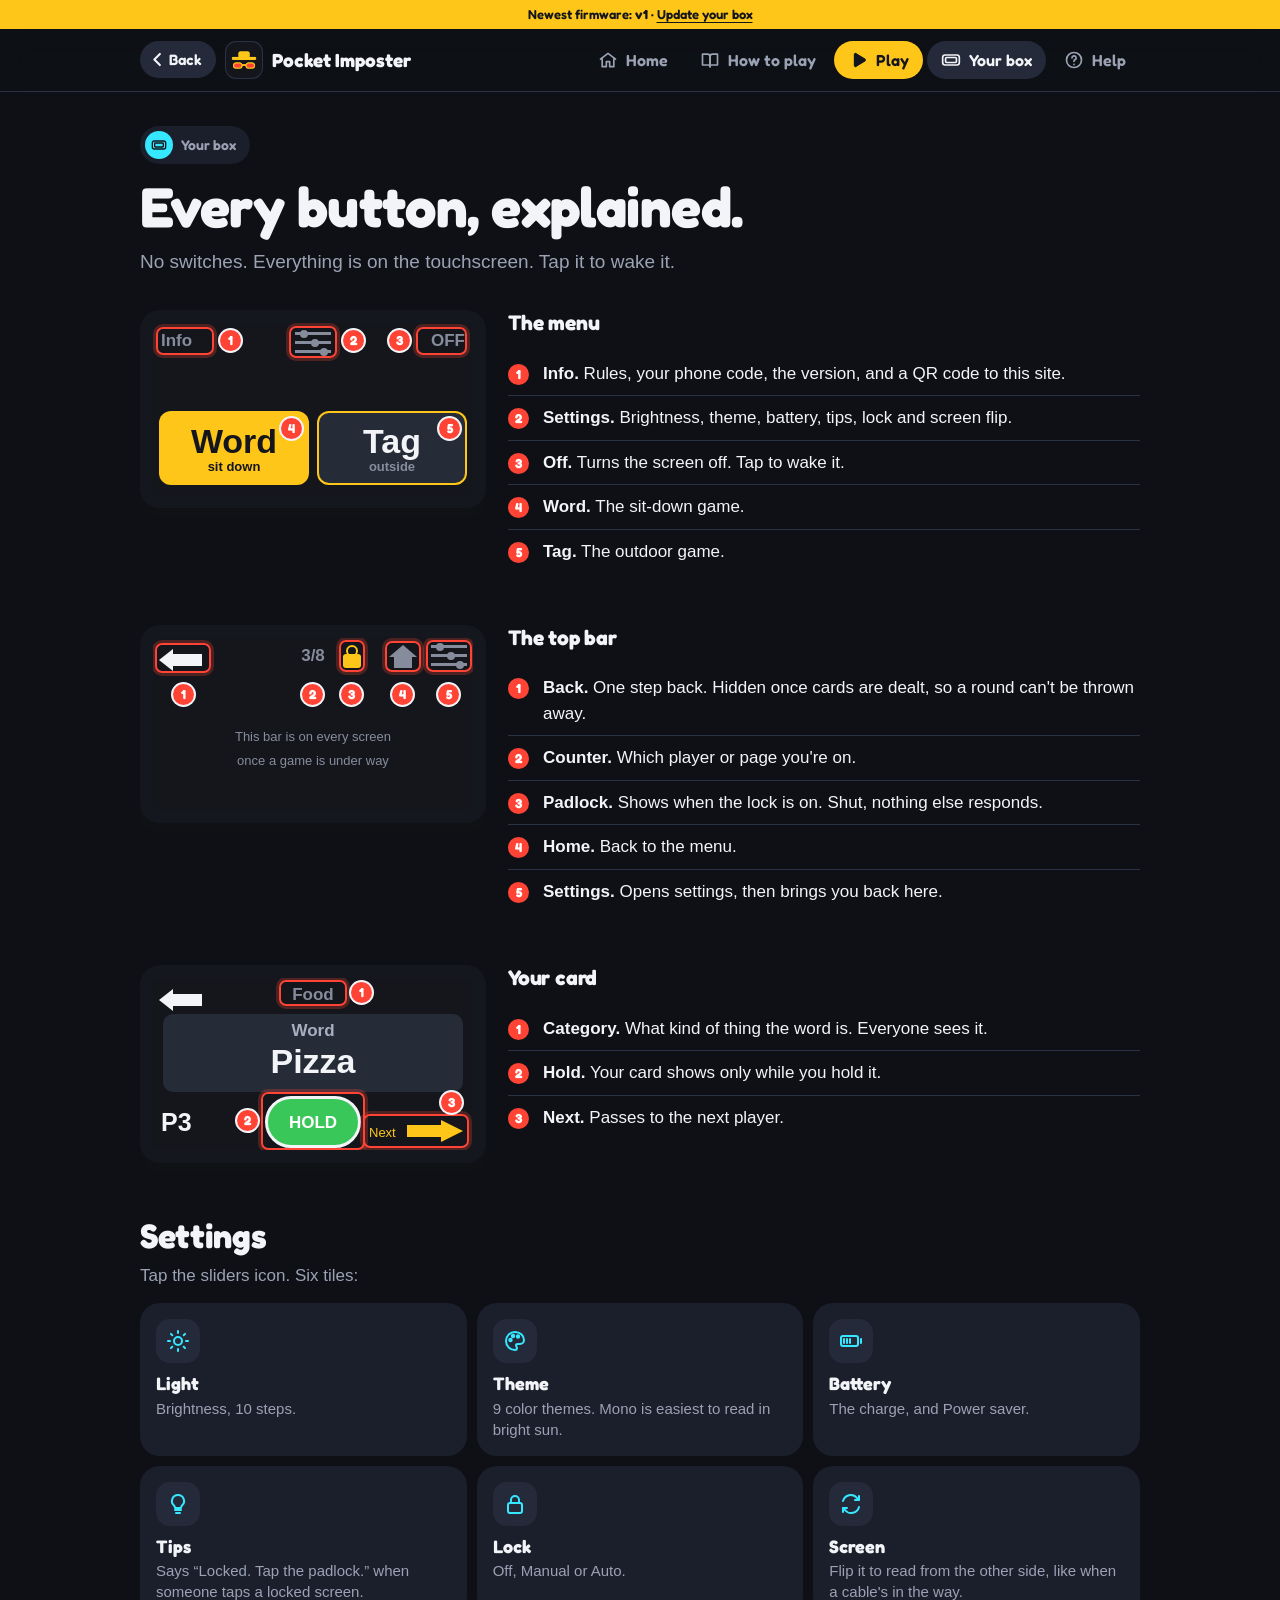
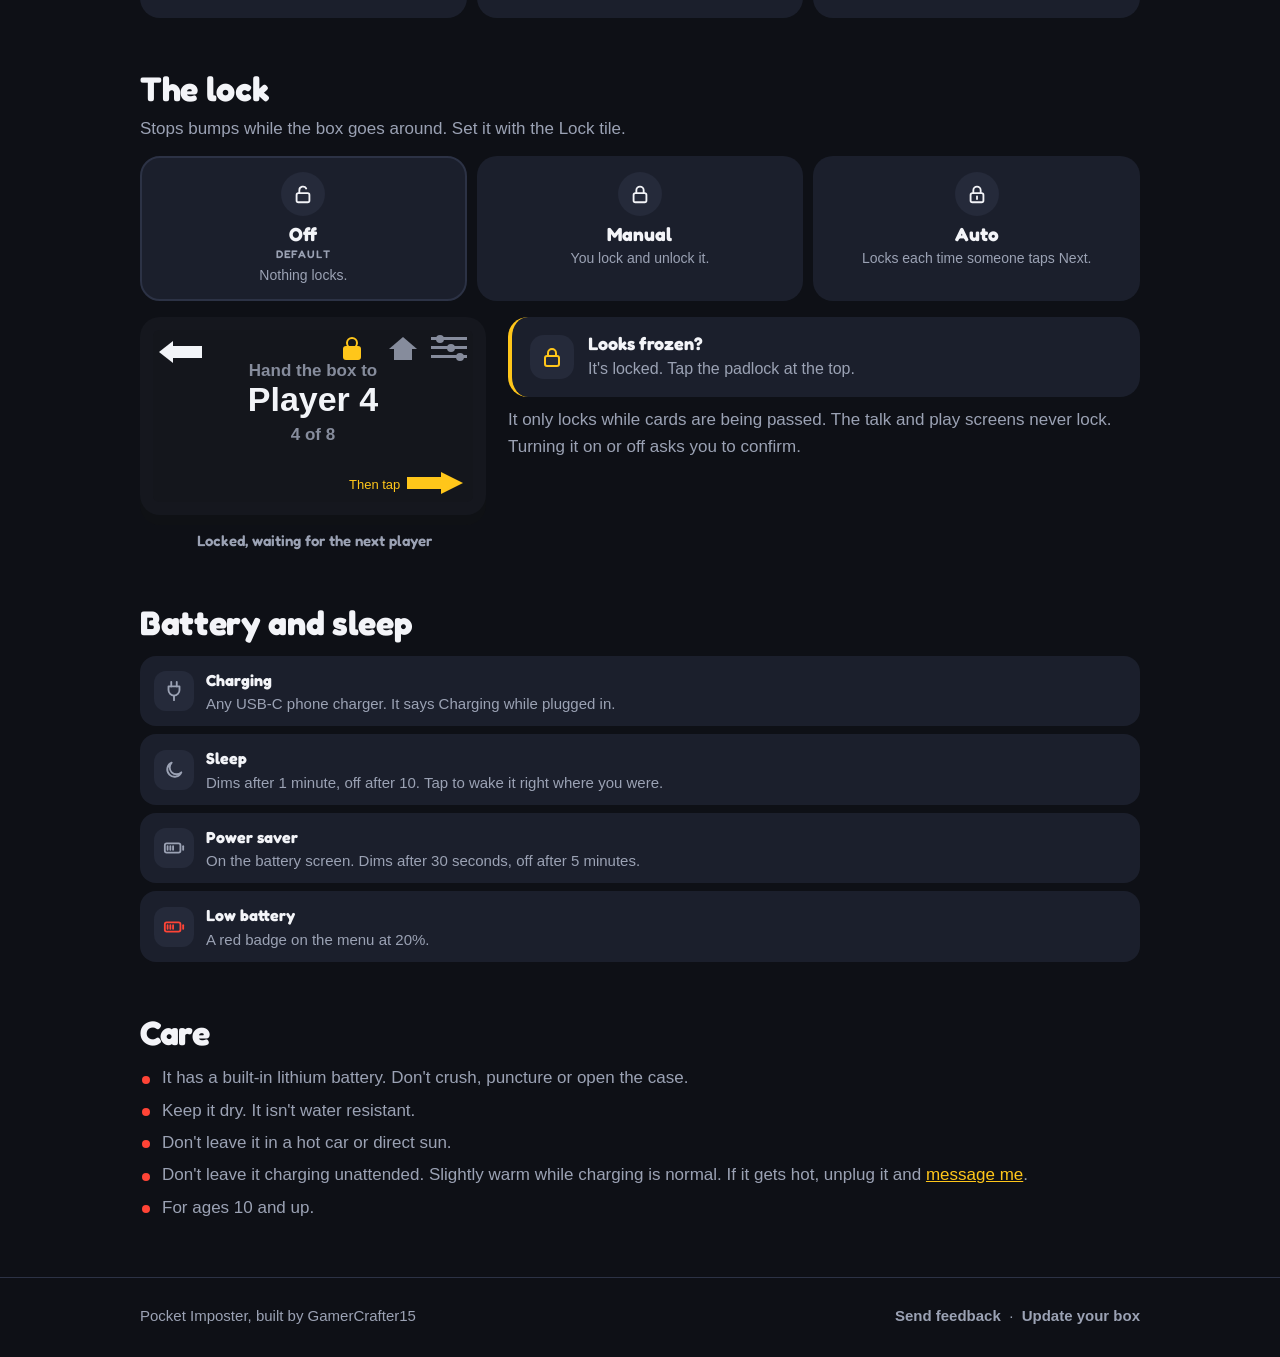
==== box/index.html @ 8941eaaa "Remake: dark game look, tab bar, 5 pages instead of 11 Home, How to play (Word/Tag switch), Play, Yo" ====
<!doctype html>
<html lang="en">
<head>
<!-- shell:head (generated by tools/site_shell.py - edit there, not here) -->
<meta charset="utf-8">
<meta name="viewport" content="width=device-width,initial-scale=1,viewport-fit=cover">
<meta name="robots" content="noindex,nofollow">
<meta name="theme-color" content="#0E1016">
<link rel="preconnect" href="https://fonts.googleapis.com">
<link rel="preconnect" href="https://fonts.gstatic.com" crossorigin>
<link href="https://fonts.googleapis.com/css2?family=Fredoka:wght@500;600;700&display=swap" rel="stylesheet">
<link rel="stylesheet" href="../site.css">
<link rel="icon" type="image/png" href="../logo.png">
<link rel="apple-touch-icon" href="../apple-touch-icon.png">
<!-- /shell:head -->
<title>Your box · Pocket Imposter</title>
<meta name="description" content="Every button, setting and screen on Pocket Imposter.">
</head>
<body>
<!-- shell:top (generated by tools/site_shell.py - edit there, not here) -->
<div class="vbar" id="vbar"><a href="../update/">Update your box</a></div>
<header class="bar"><div class="wrap">
  <a class="backbtn" href="../" data-back><svg viewBox="0 0 24 24" aria-hidden="true" fill="none" stroke="currentColor" stroke-width="2.6" stroke-linecap="round" stroke-linejoin="round"><path d="M15 5l-7 7 7 7"/></svg><span>Back</span></a>
  <a class="brand" href="../"><span class="mark"></span><span>Pocket Imposter</span></a>
  <nav class="toptabs" aria-label="Pages"><a href="../"><svg viewBox="0 0 24 24" aria-hidden="true" fill="none" stroke="currentColor" stroke-width="2" stroke-linecap="round" stroke-linejoin="round"><path d="M3 11l9-7 9 7"/><path d="M5 10v10h5v-6h4v6h5V10"/></svg>Home</a><a href="../how-to-play/"><svg viewBox="0 0 24 24" aria-hidden="true" fill="none" stroke="currentColor" stroke-width="2" stroke-linecap="round" stroke-linejoin="round"><path d="M3 5h6a3 3 0 0 1 3 3v12a2 2 0 0 0-2-2H3z"/><path d="M21 5h-6a3 3 0 0 0-3 3v12a2 2 0 0 1 2-2h7z"/></svg>How to play</a><a href="../play/" class="play"><svg viewBox="0 0 24 24" aria-hidden="true" fill="none" stroke="currentColor" stroke-width="2" stroke-linecap="round" stroke-linejoin="round"><path d="M8 5.5v13a1 1 0 0 0 1.5.9l10.4-6.5a1 1 0 0 0 0-1.8L9.5 4.6A1 1 0 0 0 8 5.5z" fill="currentColor"/></svg>Play</a><a href="../box/" aria-current="page"><svg viewBox="0 0 24 24" aria-hidden="true" fill="none" stroke="currentColor" stroke-width="2" stroke-linecap="round" stroke-linejoin="round"><rect x="2" y="6" width="20" height="12" rx="3"/><rect x="5.5" y="9" width="13" height="6" rx="1.2"/></svg>Your box</a><a href="../help/"><svg viewBox="0 0 24 24" aria-hidden="true" fill="none" stroke="currentColor" stroke-width="2" stroke-linecap="round" stroke-linejoin="round"><circle cx="12" cy="12" r="9"/><path d="M9.5 9.5a2.5 2.5 0 1 1 3.4 2.3c-.6.3-.9.8-.9 1.4v.6"/><path d="M12 17.2v.1"/></svg>Help</a></nav>
</div></header>
<!-- /shell:top -->

<main>
<div class="wrap">
<div class="phead narrow">
  <span class="chip cyan"><i><svg viewBox="0 0 24 24" aria-hidden="true" fill="none" stroke="currentColor" stroke-width="2" stroke-linecap="round" stroke-linejoin="round"><rect x="2" y="6" width="20" height="12" rx="3"/><rect x="5.5" y="9" width="13" height="6" rx="1.2"/></svg></i>Your box</span>
  <h1>Every button, explained.</h1>
  <p class="lede">No switches. Everything is on the touchscreen. Tap it to wake it.</p>
</div>

<section><div class="two">
  <div class="shot">
        <div class="frame"><div class="bezel"><div class="screen">
          <div class="s12 dim" style="left:8px;top:9px">Info</div>
          <div style="left:142px;top:8px;width:36px;height:23px">
            <div style="left:0;top:1px;width:36px;height:3px;background:#868C9C"></div>
            <div style="left:5px;top:-1px;width:8px;height:8px;border-radius:50%;background:#868C9C"></div>
            <div style="left:0;top:10px;width:36px;height:3px;background:#868C9C"></div>
            <div style="left:16px;top:8px;width:8px;height:8px;border-radius:50%;background:#868C9C"></div>
            <div style="left:0;top:19px;width:36px;height:3px;background:#868C9C"></div>
            <div style="left:25px;top:17px;width:8px;height:8px;border-radius:50%;background:#868C9C"></div>
          </div>
          <div class="s12 dim" style="right:8px;top:9px">OFF</div>
          <div class="btn" style="left:6px;top:88px;width:150px;height:74px;background:#FFC61A;
            flex-direction:column;gap:2px">
            <span class="s24" style="color:#14161C;position:static">Word</span>
            <span style="color:#14161C;position:static;font-size:13px;font-weight:600">sit down</span></div>
          <div class="btn" style="left:164px;top:88px;width:150px;height:74px;background:#262B38;
            border:2px solid #FFC61A;flex-direction:column;gap:2px">
            <span class="s24" style="position:static">Tag</span>
            <span class="dim" style="position:static;font-size:13px;font-weight:600">outside</span></div>
          <div class="ring" style="left:3px;top:4px;width:58px;height:28px"></div>
          <div class="ring" style="left:136px;top:3px;width:48px;height:32px"></div>
          <div class="ring" style="left:263px;top:4px;width:51px;height:28px"></div>
          <div class="call" style="left:67px;top:7px">1</div>
          <div class="call" style="left:190px;top:7px">2</div>
          <div class="call" style="left:236px;top:7px">3</div>
          <div class="call" style="left:128px;top:95px">4</div>
          <div class="call" style="left:286px;top:95px">5</div>
        </div></div></div>
      </div>
  <div><h3>The menu</h3><ul class="legend"><li><span class="k">1</span><span><b>Info.</b> Rules, your phone code, the version, and a QR code to this site.</span></li><li><span class="k">2</span><span><b>Settings.</b> Brightness, theme, battery, tips, lock and screen flip.</span></li><li><span class="k">3</span><span><b>Off.</b> Turns the screen off. Tap to wake it.</span></li><li><span class="k">4</span><span><b>Word.</b> The sit-down game.</span></li><li><span class="k">5</span><span><b>Tag.</b> The outdoor game.</span></li></ul></div>
</div></section>

<section><div class="two">
  <div class="shot">
        <div class="frame"><div class="bezel"><div class="screen">
          <div class="back"></div>
          <div class="s12 dim ctr" style="top:9px">3/8</div>
          <div class="pad"></div>
          <div class="home"></div>
          <div style="left:278px;top:6px;width:36px;height:23px">
            <div style="left:0;top:1px;width:36px;height:3px;background:#868C9C"></div>
            <div style="left:5px;top:-1px;width:8px;height:8px;border-radius:50%;background:#868C9C"></div>
            <div style="left:0;top:10px;width:36px;height:3px;background:#868C9C"></div>
            <div style="left:16px;top:8px;width:8px;height:8px;border-radius:50%;background:#868C9C"></div>
            <div style="left:0;top:19px;width:36px;height:3px;background:#868C9C"></div>
            <div style="left:25px;top:17px;width:8px;height:8px;border-radius:50%;background:#868C9C"></div>
          </div>
          <div class="ring" style="left:2px;top:5px;width:56px;height:30px"></div>
          <div class="ring" style="left:186px;top:2px;width:26px;height:32px"></div>
          <div class="ring" style="left:232px;top:3px;width:36px;height:31px"></div>
          <div class="ring" style="left:273px;top:2px;width:46px;height:32px"></div>
          <div class="call" style="left:20px;top:46px">1</div>
          <div class="call" style="left:149px;top:46px">2</div>
          <div class="call" style="left:188px;top:46px">3</div>
          <div class="call" style="left:239px;top:46px">4</div>
          <div class="call" style="left:285px;top:46px">5</div>
          <div class="s9 dim ctr" style="top:92px">This bar is on every screen</div>
          <div class="s9 dim ctr" style="top:116px">once a game is under way</div>
        </div></div></div>
      </div>
  <div><h3>The top bar</h3><ul class="legend"><li><span class="k">1</span><span><b>Back.</b> One step back. Hidden once cards are dealt, so a round can't be thrown away.</span></li><li><span class="k">2</span><span><b>Counter.</b> Which player or page you're on.</span></li><li><span class="k">3</span><span><b>Padlock.</b> Shows when the lock is on. Shut, nothing else responds.</span></li><li><span class="k">4</span><span><b>Home.</b> Back to the menu.</span></li><li><span class="k">5</span><span><b>Settings.</b> Opens settings, then brings you back here.</span></li></ul></div>
</div></section>

<section><div class="two">
  <div class="shot">
        <div class="frame"><div class="bezel"><div class="screen">
          <div class="back"></div>
          <div class="s12 dim ctr" style="top:8px">Food</div>
          <div class="box"></div>
          <div class="s12 ctr" style="top:44px;color:#A9AFC0">Word</div>
          <div class="s24 ctr" style="top:66px">Pizza</div>
          <div class="hold on">HOLD</div>
          <div class="s18" style="left:8px;top:132px">P3</div>
          <div class="s9" style="left:216px;top:148px;color:#FFC61A">Next</div>
          <div class="fwd"></div>
          <div class="ring" style="left:126px;top:2px;width:68px;height:26px"></div>
          <div class="ring" style="left:108px;top:114px;width:104px;height:58px"></div>
          <div class="ring" style="left:210px;top:136px;width:106px;height:34px"></div>
          <div class="call" style="left:198px;top:4px">1</div>
          <div class="call" style="left:84px;top:132px">2</div>
          <div class="call" style="left:288px;top:114px">3</div>
        </div></div></div>
      </div>
  <div><h3>Your card</h3><ul class="legend"><li><span class="k">1</span><span><b>Category.</b> What kind of thing the word is. Everyone sees it.</span></li><li><span class="k">2</span><span><b>Hold.</b> Your card shows only while you hold it.</span></li><li><span class="k">3</span><span><b>Next.</b> Passes to the next player.</span></li></ul></div>
</div></section>

<section id="settings">
  <div class="sec-h"><h2>Settings</h2></div>
  <p class="mut" style="margin:-6px 0 14px">Tap the sliders icon. Six tiles:</p>
  <div class="tiles">
    <div><span class="ic"><svg viewBox="0 0 24 24" aria-hidden="true" fill="none" stroke="currentColor" stroke-width="2" stroke-linecap="round" stroke-linejoin="round"><circle cx="12" cy="12" r="4"/><path d="M12 2v2M12 20v2M2 12h2M20 12h2M4.9 4.9l1.4 1.4M17.7 17.7l1.4 1.4M4.9 19.1l1.4-1.4M17.7 6.3l1.4-1.4"/></svg></span><b>Light</b><p>Brightness, 10 steps.</p></div><div><span class="ic"><svg viewBox="0 0 24 24" aria-hidden="true" fill="none" stroke="currentColor" stroke-width="2" stroke-linecap="round" stroke-linejoin="round"><path d="M12 3a9 9 0 1 0 0 18c1.4 0 2-1 2-2s-1-1.6-1-2.6c0-1 .8-1.4 1.8-1.4H17a4 4 0 0 0 4-4c0-4.4-4-8-9-8z"/><circle cx="7.5" cy="11" r="1.2" fill="currentColor"/><circle cx="10" cy="7" r="1.2" fill="currentColor"/><circle cx="15" cy="7.5" r="1.2" fill="currentColor"/></svg></span><b>Theme</b><p>9 color themes. Mono is easiest to read in bright sun.</p></div><div><span class="ic"><svg viewBox="0 0 24 24" aria-hidden="true" fill="none" stroke="currentColor" stroke-width="2" stroke-linecap="round" stroke-linejoin="round"><rect x="2" y="7" width="17" height="10" rx="2"/><path d="M22 10v4"/><path d="M5 10v4M8 10v4M11 10v4"/></svg></span><b>Battery</b><p>The charge, and Power saver.</p></div><div><span class="ic"><svg viewBox="0 0 24 24" aria-hidden="true" fill="none" stroke="currentColor" stroke-width="2" stroke-linecap="round" stroke-linejoin="round"><path d="M9 18h6"/><path d="M10 21h4"/><path d="M12 3a6 6 0 0 0-4 10.5c.7.7 1 1.5 1 2.5h6c0-1 .3-1.8 1-2.5A6 6 0 0 0 12 3z"/></svg></span><b>Tips</b><p>Says &ldquo;Locked. Tap the padlock.&rdquo; when someone taps a locked screen.</p></div><div><span class="ic"><svg viewBox="0 0 24 24" aria-hidden="true" fill="none" stroke="currentColor" stroke-width="2" stroke-linecap="round" stroke-linejoin="round"><rect x="5" y="11" width="14" height="10" rx="2"/><path d="M8 11V8a4 4 0 0 1 8 0v3"/></svg></span><b>Lock</b><p>Off, Manual or Auto.</p></div><div><span class="ic"><svg viewBox="0 0 24 24" aria-hidden="true" fill="none" stroke="currentColor" stroke-width="2" stroke-linecap="round" stroke-linejoin="round"><path d="M4 9a8 8 0 0 1 14-3l2 2"/><path d="M20 4v4h-4"/><path d="M20 15a8 8 0 0 1-14 3l-2-2"/><path d="M4 20v-4h4"/></svg></span><b>Screen</b><p>Flip it to read from the other side, like when a cable's in the way.</p></div>
  </div>
</section>

<section id="lock">
  <div class="sec-h"><h2>The lock</h2></div>
  <p class="mut" style="margin:-6px 0 14px">Stops bumps while the box goes around. Set it with the Lock tile.</p>
  <div class="locks">
    <div class="def"><span class="ic"><svg viewBox="0 0 24 24" aria-hidden="true" fill="none" stroke="currentColor" stroke-width="2" stroke-linecap="round" stroke-linejoin="round"><rect x="5" y="11" width="14" height="10" rx="2"/><path d="M8 11V8a4 4 0 0 1 7.5-2"/></svg></span><b>Off</b><p>Nothing locks.</p></div>
    <div><span class="ic"><svg viewBox="0 0 24 24" aria-hidden="true" fill="none" stroke="currentColor" stroke-width="2" stroke-linecap="round" stroke-linejoin="round"><rect x="5" y="11" width="14" height="10" rx="2"/><path d="M8 11V8a4 4 0 0 1 8 0v3"/></svg></span><b>Manual</b><p>You lock and unlock it.</p></div>
    <div><span class="ic"><svg viewBox="0 0 24 24" aria-hidden="true" fill="none" stroke="currentColor" stroke-width="2" stroke-linecap="round" stroke-linejoin="round"><rect x="5" y="11" width="14" height="10" rx="2"/><path d="M8 11V8a4 4 0 0 1 8 0v3"/><path d="M12 14.5v3"/></svg></span><b>Auto</b><p>Locks each time someone taps Next.</p></div>
  </div>
  <div class="two" style="margin-top:16px">
    <div class="shot">
      <div class="frame"><div class="bezel"><div class="screen">
        <div class="back"></div>
        <div class="pad"></div>
        <div class="home"></div>
        <div style="left:278px;top:6px;width:36px;height:23px">
          <div style="left:0;top:1px;width:36px;height:3px;background:#868C9C"></div>
          <div style="left:5px;top:-1px;width:8px;height:8px;border-radius:50%;background:#868C9C"></div>
          <div style="left:0;top:10px;width:36px;height:3px;background:#868C9C"></div>
          <div style="left:16px;top:8px;width:8px;height:8px;border-radius:50%;background:#868C9C"></div>
          <div style="left:0;top:19px;width:36px;height:3px;background:#868C9C"></div>
          <div style="left:25px;top:17px;width:8px;height:8px;border-radius:50%;background:#868C9C"></div>
        </div>
        <div class="s12 dim ctr" style="top:32px">Hand the box to</div>
        <div class="s24 ctr" style="top:52px">Player 4</div>
        <div class="s12 dim ctr" style="top:96px">4 of 8</div>
        <div class="s9" style="left:196px;top:148px;color:#FFC61A">Then tap</div>
        <div class="fwd"></div>
      </div></div></div>
      <p class="cap">Locked, waiting for the next player</p>
</div>
    <div style="display:grid;gap:10px">
      <div class="callout"><span class="ic"><svg viewBox="0 0 24 24" aria-hidden="true" fill="none" stroke="currentColor" stroke-width="2" stroke-linecap="round" stroke-linejoin="round"><rect x="5" y="11" width="14" height="10" rx="2"/><path d="M8 11V8a4 4 0 0 1 8 0v3"/></svg></span><div><b>Looks frozen?</b><p>It's locked. Tap the padlock at the top.</p></div></div>
      <p class="mut">It only locks while cards are being passed. The talk and play screens never lock. Turning it on or off asks you to confirm.</p>
    </div>
  </div>
</section>

<section>
  <div class="sec-h"><h2>Battery and sleep</h2></div>
  <ul class="facts">
    <li><span class="ic"><svg viewBox="0 0 24 24" aria-hidden="true" fill="none" stroke="currentColor" stroke-width="2" stroke-linecap="round" stroke-linejoin="round"><path d="M9 2v5M15 2v5"/><path d="M6 7h12v4a6 6 0 0 1-12 0z"/><path d="M12 17v5"/></svg></span><div><b>Charging</b><span>Any USB-C phone charger. It says Charging while plugged in.</span></div></li>
    <li><span class="ic"><svg viewBox="0 0 24 24" aria-hidden="true" fill="none" stroke="currentColor" stroke-width="2" stroke-linecap="round" stroke-linejoin="round"><path d="M20 14.5A8 8 0 1 1 9.5 4a6.5 6.5 0 0 0 10.5 10.5z"/></svg></span><div><b>Sleep</b><span>Dims after 1 minute, off after 10. Tap to wake it right where you were.</span></div></li>
    <li><span class="ic"><svg viewBox="0 0 24 24" aria-hidden="true" fill="none" stroke="currentColor" stroke-width="2" stroke-linecap="round" stroke-linejoin="round"><rect x="2" y="7" width="17" height="10" rx="2"/><path d="M22 10v4"/><path d="M5 10v4M8 10v4M11 10v4"/></svg></span><div><b>Power saver</b><span>On the battery screen. Dims after 30 seconds, off after 5 minutes.</span></div></li>
    <li><span class="ic" style="color:var(--red)"><svg viewBox="0 0 24 24" aria-hidden="true" fill="none" stroke="currentColor" stroke-width="2" stroke-linecap="round" stroke-linejoin="round"><rect x="2" y="7" width="17" height="10" rx="2"/><path d="M22 10v4"/><path d="M5 10v4M8 10v4M11 10v4"/></svg></span><div><b>Low battery</b><span>A red badge on the menu at 20%.</span></div></li>
  </ul>
</section>

<section>
  <div class="sec-h"><h2>Care</h2></div>
  <ul class="safety">
    <li>It has a built-in lithium battery. Don't crush, puncture or open the case.</li>
    <li>Keep it dry. It isn't water resistant.</li>
    <li>Don't leave it in a hot car or direct sun.</li>
    <li>Don't leave it charging unattended. Slightly warm while charging is normal. If it gets hot, unplug it and <a href="../help/#feedback">message me</a>.</li>
    <li>For ages 10 and up.</li>
  </ul>
</section>
</div>
</main>

<!-- shell:bottom (generated by tools/site_shell.py - edit there, not here) -->
<footer><div class="wrap">
  <span>Pocket Imposter, built by GamerCrafter15</span>
  <span><a href="../help/#feedback">Send feedback</a> &nbsp;·&nbsp; <a href="../update/">Update your box</a></span>
</div></footer>
<nav class="tabbar" aria-label="Pages"><a href="../"><svg viewBox="0 0 24 24" aria-hidden="true" fill="none" stroke="currentColor" stroke-width="2" stroke-linecap="round" stroke-linejoin="round"><path d="M3 11l9-7 9 7"/><path d="M5 10v10h5v-6h4v6h5V10"/></svg>Home</a><a href="../how-to-play/"><svg viewBox="0 0 24 24" aria-hidden="true" fill="none" stroke="currentColor" stroke-width="2" stroke-linecap="round" stroke-linejoin="round"><path d="M3 5h6a3 3 0 0 1 3 3v12a2 2 0 0 0-2-2H3z"/><path d="M21 5h-6a3 3 0 0 0-3 3v12a2 2 0 0 1 2-2h7z"/></svg>Learn</a><a class="play" href="../play/"><span class="disc"><svg viewBox="0 0 24 24" aria-hidden="true" fill="none" stroke="currentColor" stroke-width="2" stroke-linecap="round" stroke-linejoin="round"><path d="M8 5.5v13a1 1 0 0 0 1.5.9l10.4-6.5a1 1 0 0 0 0-1.8L9.5 4.6A1 1 0 0 0 8 5.5z" fill="currentColor"/></svg></span>Play</a><a href="../box/" aria-current="page"><svg viewBox="0 0 24 24" aria-hidden="true" fill="none" stroke="currentColor" stroke-width="2" stroke-linecap="round" stroke-linejoin="round"><rect x="2" y="6" width="20" height="12" rx="3"/><rect x="5.5" y="9" width="13" height="6" rx="1.2"/></svg>Box</a><a href="../help/"><svg viewBox="0 0 24 24" aria-hidden="true" fill="none" stroke="currentColor" stroke-width="2" stroke-linecap="round" stroke-linejoin="round"><circle cx="12" cy="12" r="9"/><path d="M9.5 9.5a2.5 2.5 0 1 1 3.4 2.3c-.6.3-.9.8-.9 1.4v.6"/><path d="M12 17.2v.1"/></svg>Help</a></nav>
<script src="../site.js" data-root="../"></script>
<!-- /shell:bottom -->
</body>
</html>
---- site.css ----
/* Pocket Imposter - the rules site, remade 2026-11-15.

   He asked for "noticeable changes over literally everything, practically a
   remake". So: the box's own world instead of a cream web page. The dark
   Night palette the box and the app icon use, gold for Word, cyan for Tag
   (the arcade cyan he picked for the box), red only ever for the imposter.
   It is one committed look, dark on purpose, so there is no light theme.

   Phones get an app-style tab bar along the bottom; computers get the same five
   links in the top bar. Eleven pages became five: Home, How to play, Play,
   Your box, Help. */
:root{
  --bg:#0E1016;
  --bg2:#141721;
  --surf:#1B1F2C;
  --surf2:#252A3A;
  --line:#2C3245;
  --text:#F3F4F8;
  --mut:#9BA2B4;
  --gold:#FFC61A;
  --gold-d:#B98C00;
  --cyan:#35E8FF;
  --red:#FF4436;
  --green:#3AC75A;
  --disp:"Fredoka",-apple-system,BlinkMacSystemFont,"Segoe UI",sans-serif;
  --sans:-apple-system,BlinkMacSystemFont,"Segoe UI",Roboto,"Helvetica Neue",Arial,sans-serif;
  --r:20px;
  --tabh:72px;
  color-scheme:dark;
}
*{box-sizing:border-box}
[hidden]{display:none!important}
html{-webkit-text-size-adjust:100%;scroll-behavior:smooth;background:var(--bg)}
body{margin:0;background:var(--bg);color:var(--text);font-family:var(--sans);font-size:17px;
  line-height:1.55;-webkit-font-smoothing:antialiased;overflow-x:clip}
@media(prefers-reduced-motion:reduce){html{scroll-behavior:auto}}
a{color:var(--gold)}
img,svg{display:block}
.wrap{max-width:1040px;margin:0 auto;padding:0 20px}
.narrow{max-width:720px}
h1,h2,h3{font-family:var(--disp);font-weight:700;letter-spacing:-.01em;text-wrap:balance;margin:0}
h1{font-size:clamp(34px,7vw,56px);line-height:1.02}
h2{font-size:clamp(26px,4.4vw,34px);line-height:1.1}
h3{font-size:21px;line-height:1.2}
p{margin:0}
.mut{color:var(--mut)}
:focus-visible{outline:3px solid var(--gold);outline-offset:3px}

/* ---------- top bar ---------- */
.vbar{background:var(--gold);color:#14161C;font:600 13px/1.3 var(--disp);text-align:center;padding:6px 14px}
.vbar a{color:#14161C;text-underline-offset:3px}
.vbar b{font-weight:700}
.bar{position:sticky;top:0;z-index:30;background:rgba(14,16,22,.88);backdrop-filter:blur(12px);
  -webkit-backdrop-filter:blur(12px);border-bottom:1px solid var(--line)}
.bar .wrap{display:flex;align-items:center;gap:10px;height:62px}
.brand{display:flex;align-items:center;gap:10px;color:var(--text);text-decoration:none;
  font:700 19px/1 var(--disp);white-space:nowrap}
.mark{width:36px;height:36px;border-radius:10px;flex:none;background:#14161C url(logo.png) center/cover;
  box-shadow:0 0 0 1px var(--line)}
.backbtn{display:inline-flex;align-items:center;gap:2px;flex:none;font:600 15px/1 var(--disp);
  color:var(--text);text-decoration:none;background:var(--surf2);border-radius:999px;padding:9px 14px 9px 8px}
.backbtn svg{width:19px;height:19px}
.backbtn:hover{background:var(--line)}
/* the five links, in the top bar on a computer */
.toptabs{margin-left:auto;display:none;gap:4px}
.toptabs a{display:flex;align-items:center;gap:8px;padding:9px 14px;border-radius:999px;
  color:var(--mut);text-decoration:none;font:600 16px/1 var(--disp)}
.toptabs a svg{width:20px;height:20px}
.toptabs a:hover{color:var(--text);background:var(--surf)}
.toptabs a[aria-current="page"]{color:var(--text);background:var(--surf2)}
.toptabs a.play{background:var(--gold);color:#14161C}
@media(min-width:900px){.toptabs{display:flex}}

/* ---------- tab bar, phones ---------- */
.tabbar{position:fixed;left:0;right:0;bottom:0;z-index:40;display:grid;grid-template-columns:repeat(5,1fr);
  background:rgba(20,23,33,.94);backdrop-filter:blur(14px);-webkit-backdrop-filter:blur(14px);
  border-top:1px solid var(--line);padding:6px 6px calc(6px + env(safe-area-inset-bottom))}
.tabbar a{display:flex;flex-direction:column;align-items:center;gap:3px;padding:6px 0;
  color:var(--mut);text-decoration:none;font:600 11.5px/1 var(--disp);border-radius:14px}
.tabbar a svg{width:25px;height:25px}
.tabbar a[aria-current="page"]{color:var(--gold)}
/* Play sits up in a gold disc: it's the thing most people opened the app for. */
.tabbar a.play{color:var(--text)}
.tabbar a.play .disc{width:50px;height:50px;margin-top:-22px;border-radius:50%;background:var(--gold);
  color:#14161C;display:grid;place-items:center;box-shadow:0 0 0 5px var(--bg2)}
.tabbar a.play .disc svg{width:26px;height:26px}
body{padding-bottom:calc(var(--tabh) + env(safe-area-inset-bottom))}
@media(min-width:900px){.tabbar{display:none}body{padding-bottom:0}}

/* ---------- page heads ---------- */
.phead{padding:34px 0 8px}
.chip{display:inline-flex;align-items:center;gap:8px;font:600 14px/1 var(--disp);color:var(--mut);
  background:var(--surf);border-radius:999px;padding:5px 14px 5px 5px;margin:0 0 14px}
.chip i{width:28px;height:28px;border-radius:50%;display:grid;place-items:center;background:var(--surf2);color:var(--text)}
.chip i svg{width:16px;height:16px}
.chip.gold i{background:var(--gold);color:#14161C}
.chip.cyan i{background:var(--cyan);color:#14161C}
.chip.green i{background:var(--green);color:#14161C}
.lede{margin:12px 0 0;font-size:19px;color:var(--mut);max-width:30em}
section{padding:26px 0}
.sec-h{display:flex;align-items:baseline;justify-content:space-between;gap:12px;margin:0 0 14px}

/* ---------- buttons ---------- */
.cta{display:inline-flex;align-items:center;justify-content:center;gap:10px;min-height:56px;padding:0 24px;
  border-radius:16px;font:700 18px/1 var(--disp);text-decoration:none;border:0;cursor:pointer}
.cta svg{width:22px;height:22px}
.cta.gold{background:var(--gold);color:#14161C;box-shadow:0 4px 0 var(--gold-d)}
.cta.gold:active{transform:translateY(2px);box-shadow:0 2px 0 var(--gold-d)}
.cta.ghost{background:var(--surf2);color:var(--text)}
.cta.ghost:hover{background:var(--line)}
.ctas{display:flex;flex-wrap:wrap;gap:10px;margin:24px 0 0}

/* ---------- home ---------- */
.hero{padding:34px 0 20px;position:relative;overflow:hidden}
.hero::before{content:"";position:absolute;inset:-40% -20% auto auto;width:640px;height:640px;border-radius:50%;
  background:radial-gradient(closest-side,rgba(255,198,26,.16),transparent);pointer-events:none}
.hero .grid{display:grid;gap:28px;align-items:center}
@media(min-width:900px){.hero .grid{grid-template-columns:1.05fr 1fr}.hero{padding:64px 0 40px}}
.hero h1 em{font-style:normal;color:var(--red)}
.stats{display:grid;grid-template-columns:repeat(4,1fr);gap:8px;margin:26px 0 0}
.stats div{background:var(--surf);border-radius:16px;padding:12px 8px;text-align:center}
.stats b{display:block;font:700 22px/1.1 var(--disp)}
.stats span{display:block;font:600 12px/1.2 var(--disp);color:var(--mut);margin-top:3px}
.modes2{display:grid;gap:12px}
@media(min-width:700px){.modes2{grid-template-columns:1fr 1fr}}
.mode{display:grid;grid-template-columns:64px 1fr auto;gap:16px;align-items:center;padding:18px;
  border-radius:var(--r);text-decoration:none;color:var(--text);background:var(--surf);border:2px solid transparent}
.mode:hover{border-color:var(--line)}
.mode .ic{width:64px;height:64px;border-radius:18px;display:grid;place-items:center}
.mode .ic svg{width:34px;height:34px}
.mode.word .ic{background:var(--gold);color:#14161C}
.mode.tag .ic{background:var(--cyan);color:#14161C}
.mode b{display:block;font:700 22px/1.1 var(--disp)}
.mode span{display:block;color:var(--mut);font-size:16px;margin-top:4px}
.mode .go{width:26px;height:26px;color:var(--mut)}
.flow{display:grid;grid-template-columns:repeat(2,1fr);gap:10px;list-style:none;padding:0;margin:0}
@media(min-width:800px){.flow{grid-template-columns:repeat(4,1fr)}}
.flow li{background:var(--surf);border-radius:var(--r);padding:16px;position:relative}
.flow .ic{width:48px;height:48px;border-radius:14px;background:var(--surf2);display:grid;place-items:center;margin-bottom:12px}
.flow .ic svg{width:26px;height:26px}
.flow b{display:block;font:700 18px/1.15 var(--disp)}
.flow span{display:block;color:var(--mut);font-size:15px;margin-top:4px;line-height:1.4}
.flow .no{position:absolute;right:14px;top:12px;font:700 15px/1 var(--disp);color:var(--line)}

/* ---------- learn: Word / Tag switch ---------- */
.seg{display:grid;grid-template-columns:1fr 1fr;gap:6px;background:var(--surf);border-radius:18px;padding:6px;
  position:sticky;top:70px;z-index:10;margin:8px 0 6px}
.seg button{display:flex;align-items:center;justify-content:center;gap:10px;min-height:52px;border:0;
  border-radius:13px;background:none;color:var(--mut);font:700 18px/1 var(--disp);cursor:pointer}
.seg button svg{width:22px;height:22px}
.seg button small{font:600 13px/1 var(--disp);opacity:.75}
.seg button[aria-selected="true"].word{background:var(--gold);color:#14161C}
.seg button[aria-selected="true"].tag{background:var(--cyan);color:#14161C}
.setup{display:flex;flex-wrap:wrap;gap:8px;margin:18px 0 0}
.setup span{background:var(--surf);border-radius:999px;padding:8px 14px;font:600 15px/1 var(--disp);color:var(--mut)}
.setup b{color:var(--text)}
.steps{list-style:none;padding:0;margin:18px 0 0;display:grid;gap:12px}
.steps>li{background:var(--surf);border-radius:var(--r);padding:18px;display:grid;grid-template-columns:44px 1fr;
  gap:14px;align-items:start}
.steps .n{width:44px;height:44px;border-radius:14px;display:grid;place-items:center;font:700 21px/1 var(--disp);
  background:var(--surf2)}
.word-p .steps .n{background:var(--gold);color:#14161C}
.tag-p .steps .n{background:var(--cyan);color:#14161C}
.steps>li>div>b{display:block;font:700 20px/1.2 var(--disp);margin-top:9px}
.steps p{color:var(--mut);margin-top:4px}
.steps .shots{grid-column:1/-1;display:flex;flex-wrap:wrap;gap:16px 24px;justify-content:center;margin-top:6px}
.win{display:grid;grid-template-columns:1fr 1fr;gap:10px;margin:12px 0 0}
.win div{border-radius:var(--r);padding:16px;background:var(--surf)}
.win b{display:block;font:700 18px/1.1 var(--disp)}
.win p{color:var(--mut);font-size:15px;margin-top:6px;line-height:1.4}
.win .crew b{color:var(--green)}
.win .imp b{color:var(--red)}
/* the example round, as the clues people actually say */
.chat{display:grid;gap:8px;margin:14px 0 0;max-width:420px}
.chat div{display:flex;align-items:center;gap:10px}
.chat i{flex:none;width:36px;height:36px;border-radius:50%;display:grid;place-items:center;background:var(--surf2);
  font:700 13px/1 var(--disp);font-style:normal}
.chat span{background:var(--surf);border-radius:16px 16px 16px 4px;padding:9px 14px;font:600 17px/1.2 var(--disp)}
.chat .imp i{background:var(--red);color:#fff}
.chat .imp span{background:rgba(255,68,54,.16);color:#FFB4AC}
.chat .cat{font:600 14px/1 var(--disp);color:var(--mut)}
.cool{width:100%;border-collapse:separate;border-spacing:0 6px;font-variant-numeric:tabular-nums;max-width:420px}
.cool td{background:var(--surf);padding:10px 14px;font:600 16px/1 var(--disp)}
.cool td:first-child{border-radius:12px 0 0 12px}
.cool td:last-child{border-radius:0 12px 12px 0;text-align:right;color:var(--cyan)}

/* ---------- cards, notes, accordions ---------- */
.card{background:var(--surf);border-radius:var(--r);padding:18px}
.callout{display:grid;grid-template-columns:44px 1fr;gap:14px;align-items:center;background:var(--surf);
  border-radius:var(--r);padding:16px 18px;border-left:4px solid var(--gold)}
.callout .ic{width:44px;height:44px;border-radius:14px;background:var(--surf2);display:grid;place-items:center}
.callout .ic svg{width:24px;height:24px;color:var(--gold)}
.callout b{display:block;font:700 18px/1.2 var(--disp)}
.callout p{color:var(--mut);font-size:16px;margin-top:2px}
.qa{background:var(--surf);border-radius:16px;margin:0 0 8px}
.qa summary{list-style:none;cursor:pointer;padding:16px 50px 16px 18px;position:relative;font:600 17px/1.3 var(--disp)}
.qa summary::-webkit-details-marker{display:none}
.qa summary::after{content:"";position:absolute;right:20px;top:50%;width:10px;height:10px;margin-top:-7px;
  border-right:2.5px solid var(--mut);border-bottom:2.5px solid var(--mut);transform:rotate(45deg);transition:transform .15s}
.qa[open] summary::after{transform:rotate(225deg);margin-top:-2px}
.qa p{padding:0 18px 18px;color:var(--mut)}
.qa p a{color:var(--gold)}
.more{display:block;margin:10px 0 0}

/* ---------- your box ---------- */
.tiles{display:grid;grid-template-columns:repeat(2,1fr);gap:10px}
@media(min-width:800px){.tiles{grid-template-columns:repeat(3,1fr)}}
.tiles div{background:var(--surf);border-radius:var(--r);padding:16px}
.tiles .ic{width:44px;height:44px;border-radius:14px;background:var(--surf2);display:grid;place-items:center;
  color:var(--cyan);margin-bottom:10px}
.tiles .ic svg{width:24px;height:24px}
.tiles b{display:block;font:700 18px/1.15 var(--disp)}
.tiles p{color:var(--mut);font-size:15px;line-height:1.4;margin-top:4px}
.locks{display:grid;gap:10px;grid-template-columns:repeat(3,1fr)}
.locks div{background:var(--surf);border-radius:var(--r);padding:14px;text-align:center;border:2px solid transparent}
.locks b{display:block;font:700 19px/1 var(--disp);margin:8px 0 6px}
.locks p{color:var(--mut);font-size:14px;line-height:1.35}
.locks .ic{width:44px;height:44px;margin:0 auto;border-radius:50%;background:var(--surf2);display:grid;place-items:center}
.locks .ic svg{width:22px;height:22px}
.locks .def{border-color:var(--line)}
.locks .def b::after{content:"default";display:block;font:600 11px/1 var(--disp);color:var(--mut);margin-top:6px;
  text-transform:uppercase;letter-spacing:.08em}
.two{display:grid;gap:20px}
@media(min-width:860px){.two{grid-template-columns:auto 1fr;align-items:start}}
.facts{list-style:none;padding:0;margin:0;display:grid;gap:8px}
.facts li{display:grid;grid-template-columns:40px 1fr;gap:12px;align-items:center;background:var(--surf);
  border-radius:16px;padding:12px 14px}
.facts .ic{width:40px;height:40px;border-radius:12px;background:var(--surf2);display:grid;place-items:center}
.facts .ic svg{width:22px;height:22px}
.facts b{font:700 16px/1.2 var(--disp)}
.facts span{display:block;color:var(--mut);font-size:15px;line-height:1.35}
.safety{list-style:none;padding:0;margin:0;display:grid;gap:6px}
.safety li{color:var(--mut);padding-left:22px;position:relative}
.safety li::before{content:"";position:absolute;left:2px;top:.6em;width:8px;height:8px;border-radius:50%;background:var(--red)}

/* ---------- help ---------- */
.fixes{display:grid;gap:10px}
@media(min-width:800px){.fixes{grid-template-columns:repeat(3,1fr)}}
.fix{display:grid;grid-template-columns:48px 1fr;gap:14px;align-items:center;background:var(--surf);
  border-radius:var(--r);padding:16px;text-decoration:none;color:var(--text);border:2px solid transparent}
a.fix:hover{border-color:var(--line)}
.fix .ic{width:48px;height:48px;border-radius:14px;background:var(--green);color:#14161C;display:grid;place-items:center}
.fix .ic svg{width:26px;height:26px}
.fix b{display:block;font:700 18px/1.2 var(--disp)}
.fix span{display:block;color:var(--mut);font-size:15px;line-height:1.35;margin-top:2px}
.report{background:var(--surf);border-radius:24px;padding:22px}
.report form{display:grid;gap:12px;margin-top:16px}
.report label{font:600 16px/1.2 var(--disp)}
.report input,.report textarea{font:17px var(--sans);width:100%;padding:14px 16px;border-radius:14px;
  border:2px solid var(--line);background:var(--bg2);color:var(--text)}
.report input:focus,.report textarea:focus{outline:none;border-color:var(--gold)}
.report textarea{min-height:130px;resize:vertical}
.report button{justify-self:start}
.report .small{font-size:14px;color:var(--mut)}
.report .small.bad{color:#FFB4AC}
.hp{position:absolute;left:-9999px}
.report .pick{display:grid;gap:10px}
@media(min-width:560px){.report .pick{grid-template-columns:1fr 1fr}}
.report .opt{display:flex;gap:12px;align-items:flex-start;background:var(--bg2);border:2px solid var(--line);
  border-radius:14px;padding:14px 16px;cursor:pointer}
.report .opt:has(input:checked){border-color:var(--gold)}
.report .opt span{font-size:15px;color:var(--mut)}
.report .opt b{display:block;font:600 17px/1.2 var(--disp);color:var(--text);margin-bottom:2px}
.report .tick{display:flex;gap:12px;align-items:flex-start;cursor:pointer;font:400 16px var(--sans);color:var(--mut)}
.report .opt input,.report .tick input{flex:none;width:20px;height:20px;margin:2px 0 0;padding:0;border:0;
  background:none;accent-color:var(--gold)}

/* ---------- update ---------- */
esp-web-install-button{display:block;margin:20px 0 0}
.flashbtn{font:700 19px/1 var(--disp);color:#14161C;background:var(--gold);border:0;border-radius:16px;
  min-height:58px;padding:0 28px;cursor:pointer;box-shadow:0 4px 0 var(--gold-d)}
.flashbtn:active{transform:translateY(2px);box-shadow:0 2px 0 var(--gold-d)}
.warn{display:block;margin:18px 0 0;font:600 16px/1.4 var(--disp);color:#FFB4AC;background:rgba(255,68,54,.12);
  border-radius:14px;padding:14px 16px}
.ustat{margin:20px 0 0;background:var(--surf);border-radius:var(--r);padding:20px}
.ustat b{display:block;font:700 21px/1.2 var(--disp)}
.ustat.done b{color:var(--green)}
.ustat.bad b{color:var(--red)}
.ustat p{margin:6px 0 0;color:var(--mut)}
.ubar{position:relative;height:46px;margin:16px 0 0;border-radius:14px;background:var(--surf2);overflow:hidden}
.ufill{position:absolute;left:0;top:0;bottom:0;width:0;border-radius:14px;background:var(--gold);transition:width .2s linear}
.ustat.done .ufill{background:var(--green)}
.upct{position:absolute;inset:0;display:flex;align-items:center;justify-content:center;font:700 21px/1 var(--disp);color:#14161C}
@media(prefers-reduced-motion:reduce){.ufill{transition:none}}
.need{display:grid;gap:10px}
@media(min-width:700px){.need{grid-template-columns:1fr 1fr}}

/* ---------- footer ---------- */
footer{border-top:1px solid var(--line);padding:26px 0 30px;margin-top:30px;color:var(--mut);font-size:15px}
footer .wrap{display:flex;flex-wrap:wrap;gap:8px 20px;justify-content:space-between;align-items:center}
footer a{color:var(--mut);text-decoration:none;font-weight:600}
footer a:hover{color:var(--text)}


/* ---------- the device, drawn in CSS ---------- */
.shot{display:flex;flex-direction:column;align-items:center;gap:12px;--s:1}
.frame{width:calc(348px * var(--s));height:calc(200px * var(--s))}
.bezel{background:#15171E;border-radius:20px;padding:13px;width:max-content;
  box-shadow:0 10px 0 rgba(25,22,20,.18);transform:scale(var(--s));transform-origin:top left}
/* line-height:1 is load-bearing, not styling. Every "top" in these pictures is
   the firmware's own y, and the firmware measures a text's box from the top of
   the letters. Inheriting the body's 1.6 put half the leading above every
   string and pushed the letters roughly ten pixels down their own box, which
   is how IMPOSTER ended up sitting on the Word and Tag buttons and how the big
   numbers on the tag screen ended up on top of their captions. */
.screen{width:320px;height:172px;position:relative;overflow:hidden;border-radius:6px;
  background:#14161C;color:#F2F4F8;font-weight:700;line-height:1;
  font-family:"Helvetica Neue",Arial,sans-serif}
.screen *{position:absolute}
/* Quick tips. Numbered badges sit on the mockups and repeat down the legend, so
   a reader can go either way: spot an icon and look it up, or read the list and
   find the icon. Rings rather than arrows - an arrow needs room outside the
   element it points at, and this panel is 320x172 with no margin to spare. */
.guide{display:grid;gap:34px 30px;grid-template-columns:repeat(auto-fit,minmax(340px,1fr));
  margin-top:26px}
.guide>div{min-width:0}
.gtitle{font-family:var(--disp);font-weight:700;font-size:20px;margin:0 0 12px}
.ring{border:2px solid #FF4436;border-radius:7px;
  box-shadow:0 0 0 3px rgba(255,68,54,.25);z-index:4}
.call{width:21px;height:21px;border-radius:50%;background:#FF4436;color:#fff;
  font-family:var(--disp);font-weight:700;font-size:13px;line-height:21px;
  text-align:center;box-shadow:0 0 0 2px #F2F4F8;z-index:5}
.legend{list-style:none;padding:0;margin:16px 0 0}
.legend li{display:grid;grid-template-columns:24px 1fr;gap:11px;align-items:start;
  padding:9px 0;border-top:1px solid var(--line);font-size:17px;line-height:1.5}
.legend li:first-child{border-top:0}
.legend .k{width:21px;height:21px;border-radius:50%;background:#FF4436;color:#fff;
  font-family:var(--disp);font-weight:700;font-size:13px;line-height:21px;text-align:center;
  margin-top:3px}
.cap{font-family:var(--disp);font-weight:600;font-size:15px;color:var(--mut);text-align:center}
@media(max-width:430px){.shot{--s:.80}}
@media(max-width:370px){.shot{--s:.70}}
.s12{font-size:17px}.s18{font-size:25px}.s24{font-size:34px}
.ctr{left:0;right:0;text-align:center}
.dim{color:#868C9C}
.back{left:6px;top:9px;width:50px;height:26px}
.back::before{content:"";position:absolute;left:0;top:2px;width:0;height:0;
  border-top:11px solid transparent;border-bottom:11px solid transparent;
  border-right:14px solid #F2F4F8}
.back::after{content:"";position:absolute;left:13px;top:7px;width:30px;height:12px;background:#F2F4F8}
.fwd{left:254px;top:140px;width:60px;height:26px}
.fwd::before{content:"";position:absolute;left:0;top:7px;width:36px;height:12px;background:#FFC61A}
.fwd::after{content:"";position:absolute;left:34px;top:2px;width:0;height:0;
  border-top:11px solid transparent;border-bottom:11px solid transparent;
  border-left:22px solid #FFC61A}
.box{left:10px;top:36px;width:300px;height:78px;border-radius:10px;background:#262B38}
.hold{left:112px;top:118px;width:96px;height:52px;border-radius:26px;background:#FF4436;border:3px solid #F2F4F8;box-sizing:border-box;display:flex;align-items:center;justify-content:center;font-size:17px;color:#fff}.hold.on{background:#3AC75A}.s9{font-size:13px;font-weight:400}.tile{position:absolute;background:#262B38;border-radius:10px}.gbar{position:absolute;background:#FFC61A;border-radius:8px;color:#14161C;display:flex;align-items:center;justify-content:center;font-size:17px}
.btn{border-radius:12px;display:flex;align-items:center;justify-content:center}
/* the top-bar icons, at the coordinates the firmware draws them: padlock
   centred on x 199, home on 250, settings on 296 */
.pad{left:190px;top:6px;width:18px;height:24px}
.pad::before{content:"";position:absolute;left:3px;top:1px;width:12px;height:12px;
  border-radius:50%;border:2px solid #FFC61A;box-sizing:border-box}
.pad::after{content:"";position:absolute;left:0;top:10px;width:18px;height:14px;
  border-radius:3px;background:#FFC61A}
.home{left:236px;top:7px;width:28px;height:23px}
.home::before{content:"";position:absolute;left:0;top:0;width:0;height:0;
  border-left:14px solid transparent;border-right:14px solid transparent;
  border-bottom:12px solid #868C9C}
.home::after{content:"";position:absolute;left:5px;top:10px;width:18px;height:13px;background:#868C9C}


/* The titles inside the mode and fix cards sit in a span that is muted for
   the description, so they need their own full-strength color back. */
.mode b,.fix b{color:var(--text)}
.report .opt span{font:400 15px/1.4 var(--sans)}
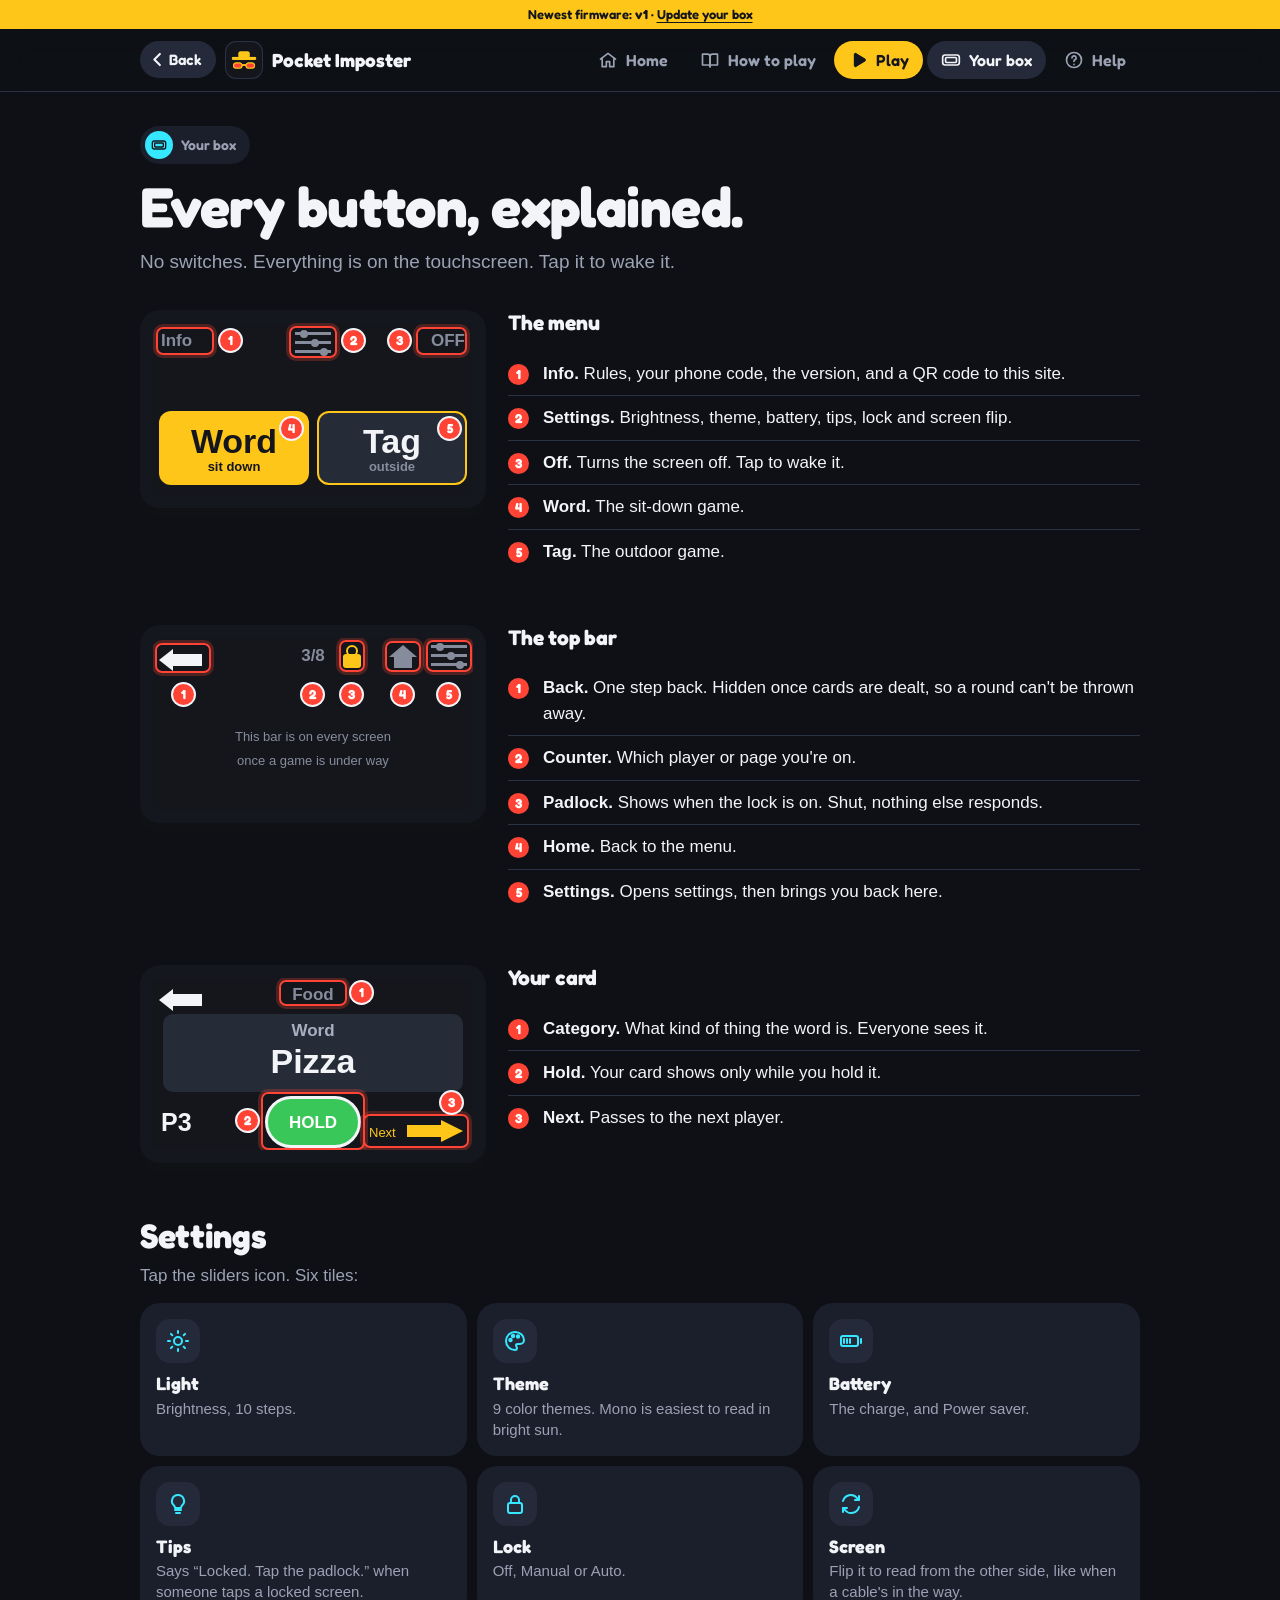
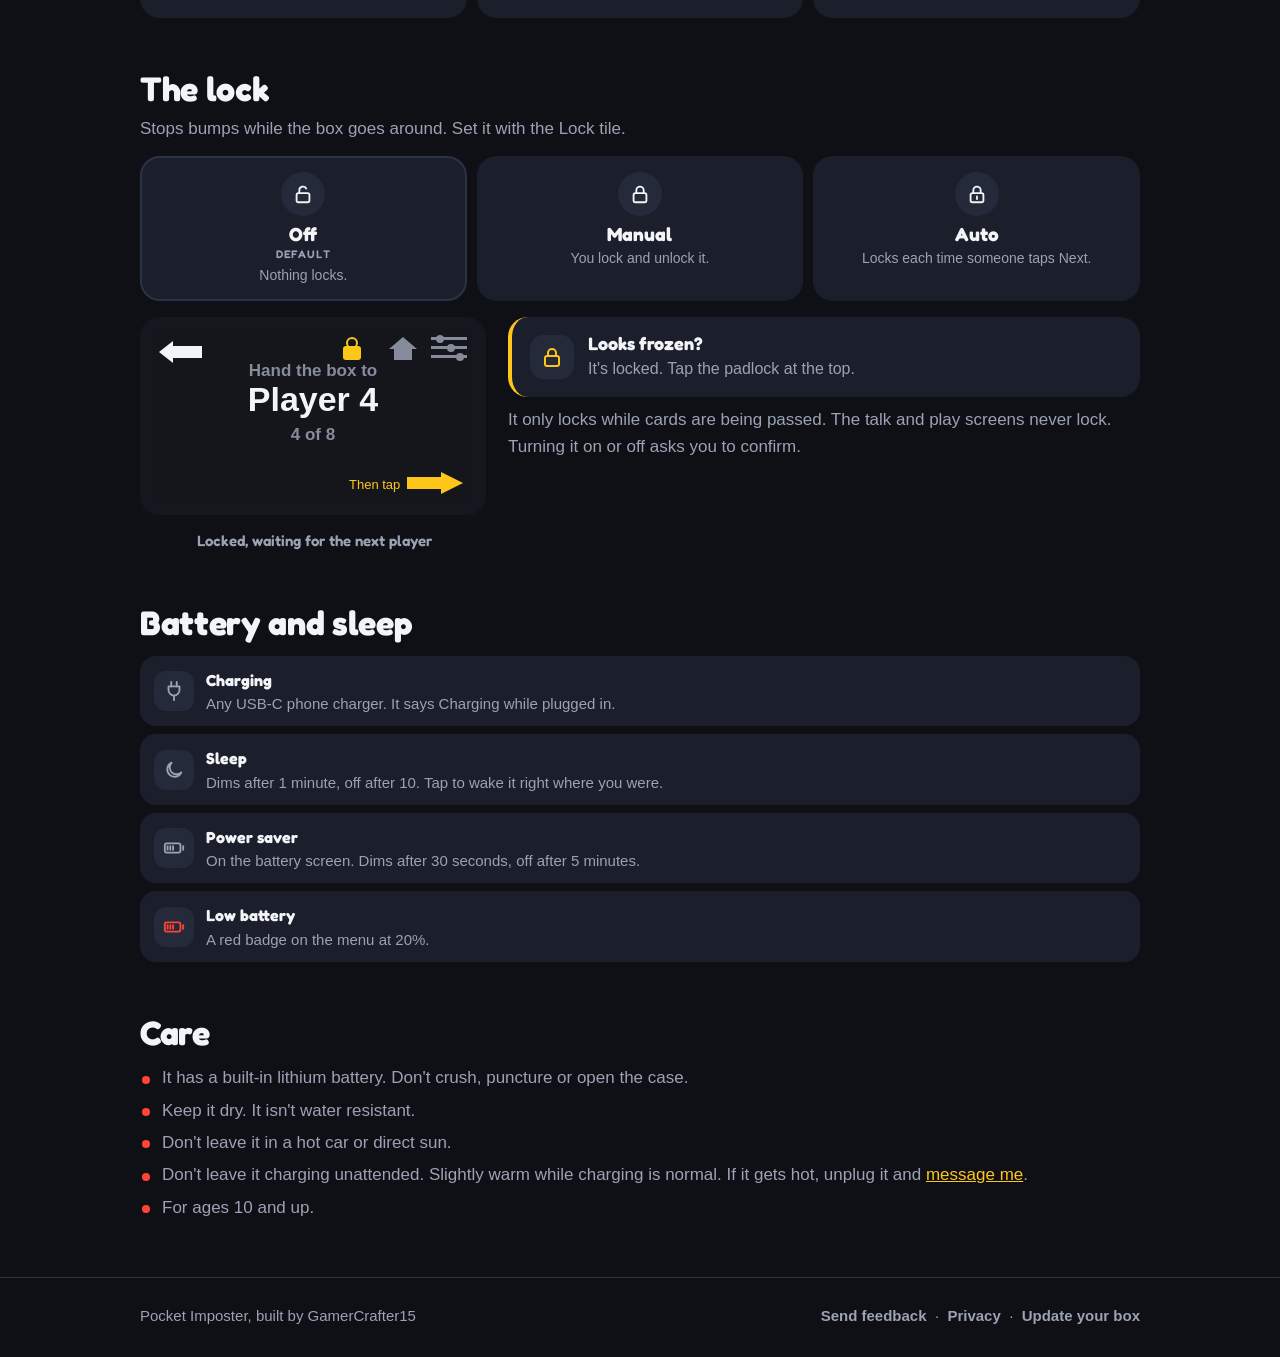
==== commit e6aed8fa: "Phone game: 880 words in 28 categories, player names, pick categories, your own words. Privacy page." ====
--- a/box/index.html
+++ b/box/index.html
@@ -193,7 +193,7 @@
 <!-- shell:bottom (generated by tools/site_shell.py - edit there, not here) -->
 <footer><div class="wrap">
   <span>Pocket Imposter, built by GamerCrafter15</span>
-  <span><a href="../help/#feedback">Send feedback</a> &nbsp;·&nbsp; <a href="../update/">Update your box</a></span>
+  <span><a href="../help/#feedback">Send feedback</a> &nbsp;·&nbsp; <a href="../privacy/">Privacy</a> &nbsp;·&nbsp; <a href="../update/">Update your box</a></span>
 </div></footer>
 <nav class="tabbar" aria-label="Pages"><a href="../"><svg viewBox="0 0 24 24" aria-hidden="true" fill="none" stroke="currentColor" stroke-width="2" stroke-linecap="round" stroke-linejoin="round"><path d="M3 11l9-7 9 7"/><path d="M5 10v10h5v-6h4v6h5V10"/></svg>Home</a><a href="../how-to-play/"><svg viewBox="0 0 24 24" aria-hidden="true" fill="none" stroke="currentColor" stroke-width="2" stroke-linecap="round" stroke-linejoin="round"><path d="M3 5h6a3 3 0 0 1 3 3v12a2 2 0 0 0-2-2H3z"/><path d="M21 5h-6a3 3 0 0 0-3 3v12a2 2 0 0 1 2-2h7z"/></svg>Learn</a><a class="play" href="../play/"><span class="disc"><svg viewBox="0 0 24 24" aria-hidden="true" fill="none" stroke="currentColor" stroke-width="2" stroke-linecap="round" stroke-linejoin="round"><path d="M8 5.5v13a1 1 0 0 0 1.5.9l10.4-6.5a1 1 0 0 0 0-1.8L9.5 4.6A1 1 0 0 0 8 5.5z" fill="currentColor"/></svg></span>Play</a><a href="../box/" aria-current="page"><svg viewBox="0 0 24 24" aria-hidden="true" fill="none" stroke="currentColor" stroke-width="2" stroke-linecap="round" stroke-linejoin="round"><rect x="2" y="6" width="20" height="12" rx="3"/><rect x="5.5" y="9" width="13" height="6" rx="1.2"/></svg>Box</a><a href="../help/"><svg viewBox="0 0 24 24" aria-hidden="true" fill="none" stroke="currentColor" stroke-width="2" stroke-linecap="round" stroke-linejoin="round"><circle cx="12" cy="12" r="9"/><path d="M9.5 9.5a2.5 2.5 0 1 1 3.4 2.3c-.6.3-.9.8-.9 1.4v.6"/><path d="M12 17.2v.1"/></svg>Help</a></nav>
 <script src="../site.js" data-root="../"></script>
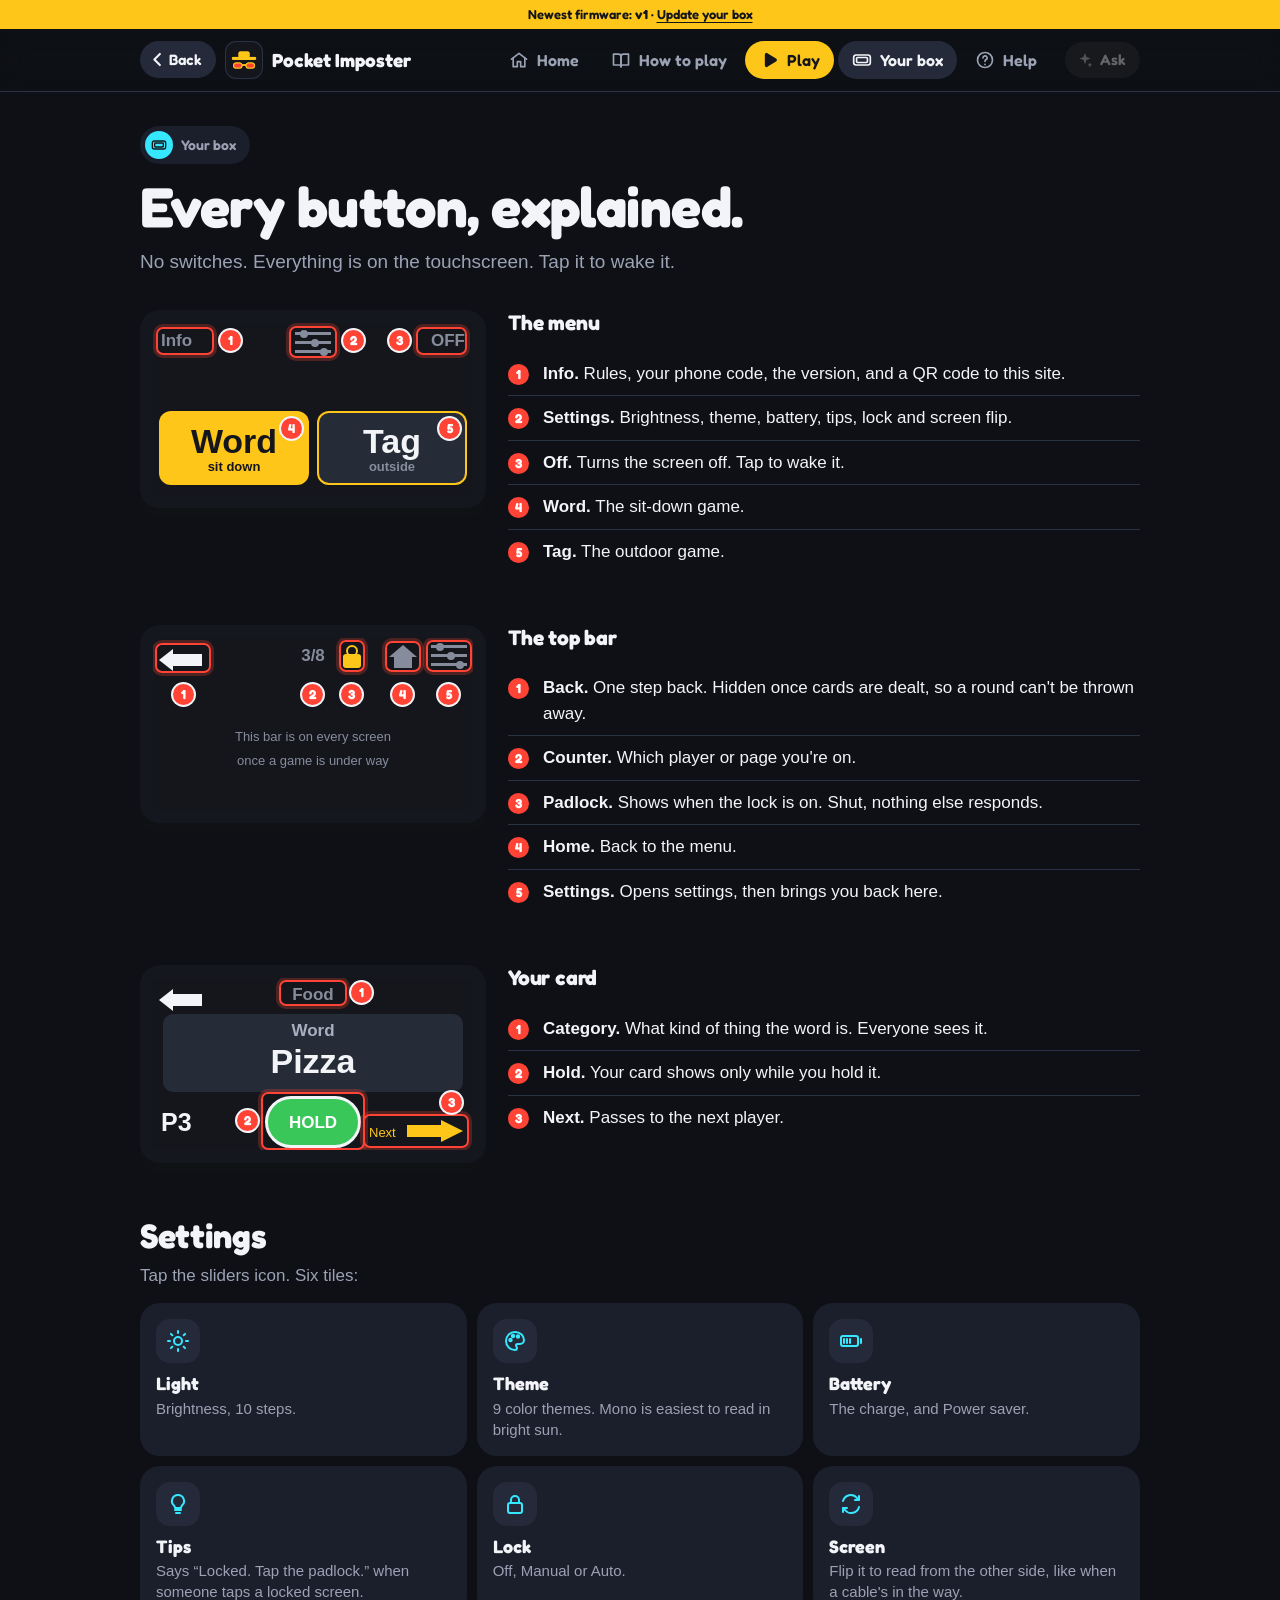
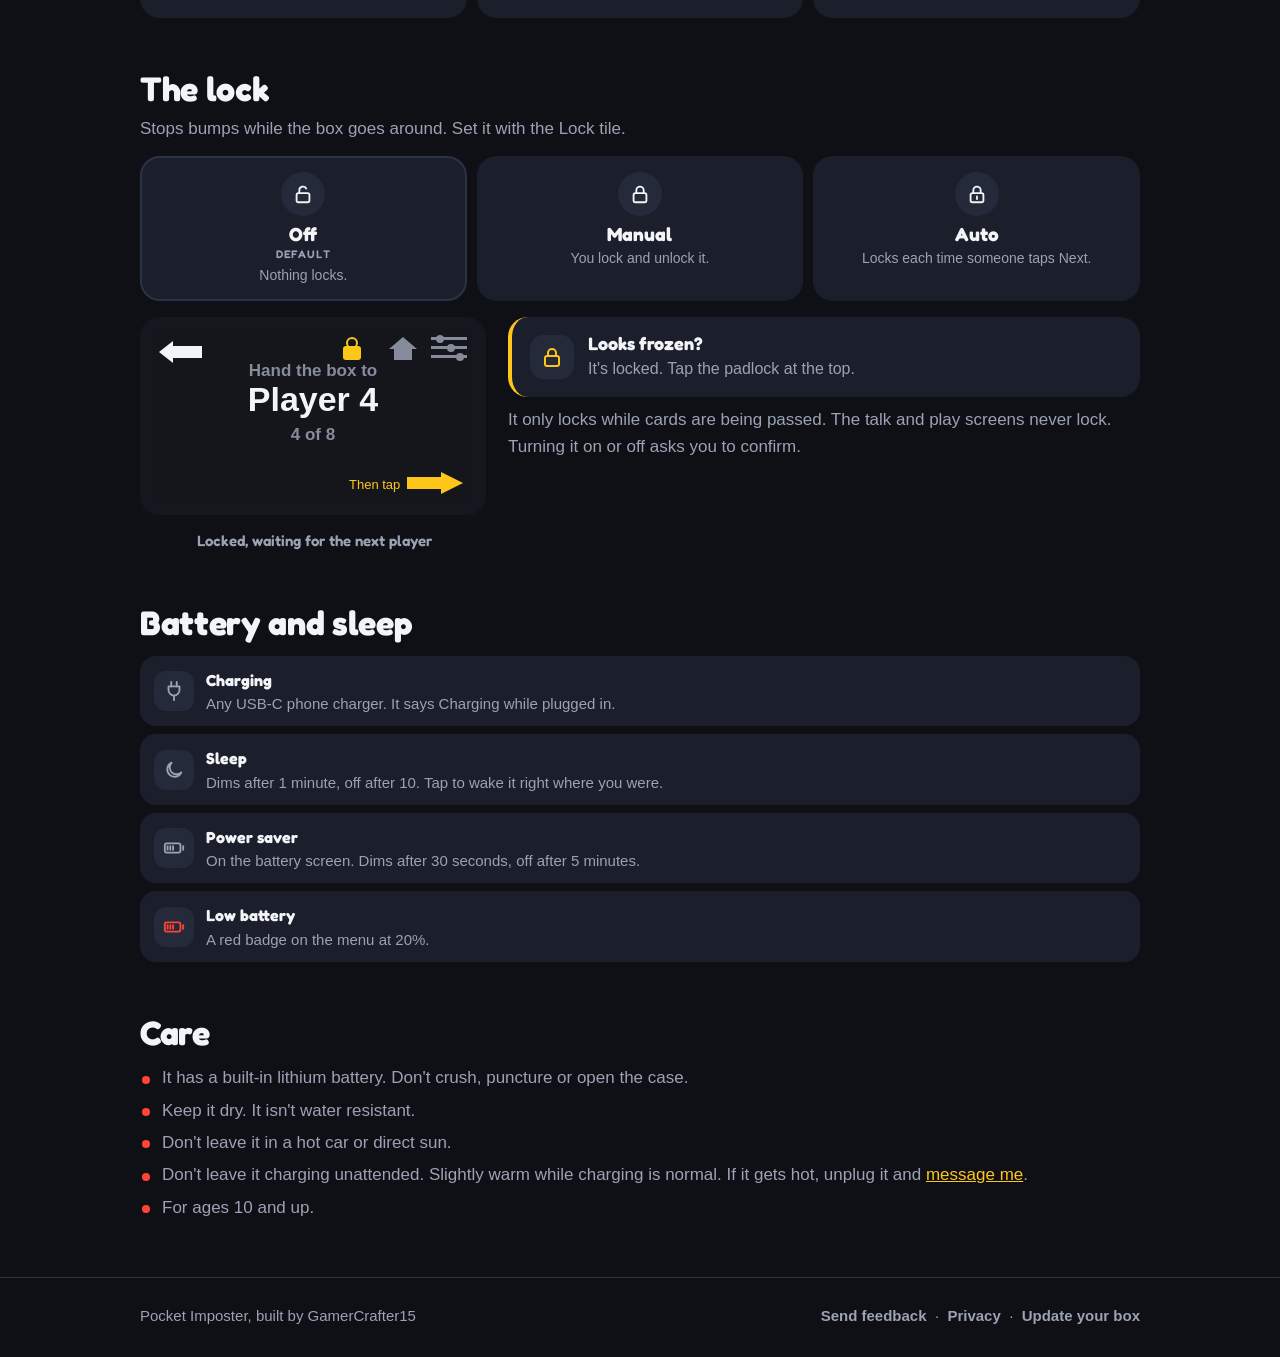
==== commit 03aa4718: "Ask: an AI helper that runs on the iPhone A gold sparkle button on every game screen and an Ask butt" ====
--- a/box/index.html
+++ b/box/index.html
@@ -23,6 +23,7 @@
   <a class="backbtn" href="../" data-back><svg viewBox="0 0 24 24" aria-hidden="true" fill="none" stroke="currentColor" stroke-width="2.6" stroke-linecap="round" stroke-linejoin="round"><path d="M15 5l-7 7 7 7"/></svg><span>Back</span></a>
   <a class="brand" href="../"><span class="mark"></span><span>Pocket Imposter</span></a>
   <nav class="toptabs" aria-label="Pages"><a href="../"><svg viewBox="0 0 24 24" aria-hidden="true" fill="none" stroke="currentColor" stroke-width="2" stroke-linecap="round" stroke-linejoin="round"><path d="M3 11l9-7 9 7"/><path d="M5 10v10h5v-6h4v6h5V10"/></svg>Home</a><a href="../how-to-play/"><svg viewBox="0 0 24 24" aria-hidden="true" fill="none" stroke="currentColor" stroke-width="2" stroke-linecap="round" stroke-linejoin="round"><path d="M3 5h6a3 3 0 0 1 3 3v12a2 2 0 0 0-2-2H3z"/><path d="M21 5h-6a3 3 0 0 0-3 3v12a2 2 0 0 1 2-2h7z"/></svg>How to play</a><a href="../play/" class="play"><svg viewBox="0 0 24 24" aria-hidden="true" fill="none" stroke="currentColor" stroke-width="2" stroke-linecap="round" stroke-linejoin="round"><path d="M8 5.5v13a1 1 0 0 0 1.5.9l10.4-6.5a1 1 0 0 0 0-1.8L9.5 4.6A1 1 0 0 0 8 5.5z" fill="currentColor"/></svg>Play</a><a href="../box/" aria-current="page"><svg viewBox="0 0 24 24" aria-hidden="true" fill="none" stroke="currentColor" stroke-width="2" stroke-linecap="round" stroke-linejoin="round"><rect x="2" y="6" width="20" height="12" rx="3"/><rect x="5.5" y="9" width="13" height="6" rx="1.2"/></svg>Your box</a><a href="../help/"><svg viewBox="0 0 24 24" aria-hidden="true" fill="none" stroke="currentColor" stroke-width="2" stroke-linecap="round" stroke-linejoin="round"><circle cx="12" cy="12" r="9"/><path d="M9.5 9.5a2.5 2.5 0 1 1 3.4 2.3c-.6.3-.9.8-.9 1.4v.6"/><path d="M12 17.2v.1"/></svg>Help</a></nav>
+  <button class="askbtn" data-ai aria-label="Ask for help"><svg viewBox="0 0 24 24" aria-hidden="true"><path fill="currentColor" d="M12 2.5l1.9 5.6L19.5 10l-5.6 1.9L12 17.5l-1.9-5.6L4.5 10l5.6-1.9zM18.5 15l.9 2.6 2.6.9-2.6.9-.9 2.6-.9-2.6-2.6-.9 2.6-.9z"/></svg><span>Ask</span></button>
 </div></header>
 <!-- /shell:top -->
 
@@ -197,6 +198,7 @@
 </div></footer>
 <nav class="tabbar" aria-label="Pages"><a href="../"><svg viewBox="0 0 24 24" aria-hidden="true" fill="none" stroke="currentColor" stroke-width="2" stroke-linecap="round" stroke-linejoin="round"><path d="M3 11l9-7 9 7"/><path d="M5 10v10h5v-6h4v6h5V10"/></svg>Home</a><a href="../how-to-play/"><svg viewBox="0 0 24 24" aria-hidden="true" fill="none" stroke="currentColor" stroke-width="2" stroke-linecap="round" stroke-linejoin="round"><path d="M3 5h6a3 3 0 0 1 3 3v12a2 2 0 0 0-2-2H3z"/><path d="M21 5h-6a3 3 0 0 0-3 3v12a2 2 0 0 1 2-2h7z"/></svg>Learn</a><a class="play" href="../play/"><span class="disc"><svg viewBox="0 0 24 24" aria-hidden="true" fill="none" stroke="currentColor" stroke-width="2" stroke-linecap="round" stroke-linejoin="round"><path d="M8 5.5v13a1 1 0 0 0 1.5.9l10.4-6.5a1 1 0 0 0 0-1.8L9.5 4.6A1 1 0 0 0 8 5.5z" fill="currentColor"/></svg></span>Play</a><a href="../box/" aria-current="page"><svg viewBox="0 0 24 24" aria-hidden="true" fill="none" stroke="currentColor" stroke-width="2" stroke-linecap="round" stroke-linejoin="round"><rect x="2" y="6" width="20" height="12" rx="3"/><rect x="5.5" y="9" width="13" height="6" rx="1.2"/></svg>Box</a><a href="../help/"><svg viewBox="0 0 24 24" aria-hidden="true" fill="none" stroke="currentColor" stroke-width="2" stroke-linecap="round" stroke-linejoin="round"><circle cx="12" cy="12" r="9"/><path d="M9.5 9.5a2.5 2.5 0 1 1 3.4 2.3c-.6.3-.9.8-.9 1.4v.6"/><path d="M12 17.2v.1"/></svg>Help</a></nav>
 <script src="../site.js" data-root="../"></script>
+<script src="../ai.js"></script>
 <!-- /shell:bottom -->
 </body>
 </html>
--- a/site.css
+++ b/site.css
@@ -70,6 +70,14 @@
 .toptabs a[aria-current="page"]{color:var(--text);background:var(--surf2)}
 .toptabs a.play{background:var(--gold);color:#14161C}
 @media(min-width:900px){.toptabs{display:flex}}
+/* Ask, the AI helper (ai.js grays it out where it can't run) */
+.askbtn{margin-left:auto;flex:none;display:inline-flex;align-items:center;gap:6px;padding:9px 14px 9px 11px;border:0;
+  border-radius:999px;background:var(--surf2);color:var(--gold);font:600 15px/1 var(--disp);cursor:pointer}
+.askbtn svg{width:18px;height:18px}
+.askbtn span{color:var(--text)}
+@media(min-width:900px){.askbtn{margin-left:4px}}
+/* Narrow phones: on pages with Back, the logo stands in for the name so Ask fits. */
+@media(max-width:520px){.backbtn ~ .brand span:last-child{display:none}}
 
 /* ---------- tab bar, phones ---------- */
 .tabbar{position:fixed;left:0;right:0;bottom:0;z-index:40;display:grid;grid-template-columns:repeat(5,1fr);
@@ -364,3 +372,11 @@
    the description, so they need their own full-strength color back. */
 .mode b,.fix b{color:var(--text)}
 .report .opt span{font:400 15px/1.4 var(--sans)}
+
+/* Inside the iPhone app the page runs under the status bar (viewport-fit=cover),
+   so the sticky bar keeps clear of the clock. In a normal browser this is 0. */
+.bar{padding-top:env(safe-area-inset-top)}
+
+/* Fast taps were zooming the page in on iPhones (double-tap to zoom). This
+   keeps taps as taps; pinching still zooms on the website. */
+html,body,a,button,input,label,summary{touch-action:manipulation}
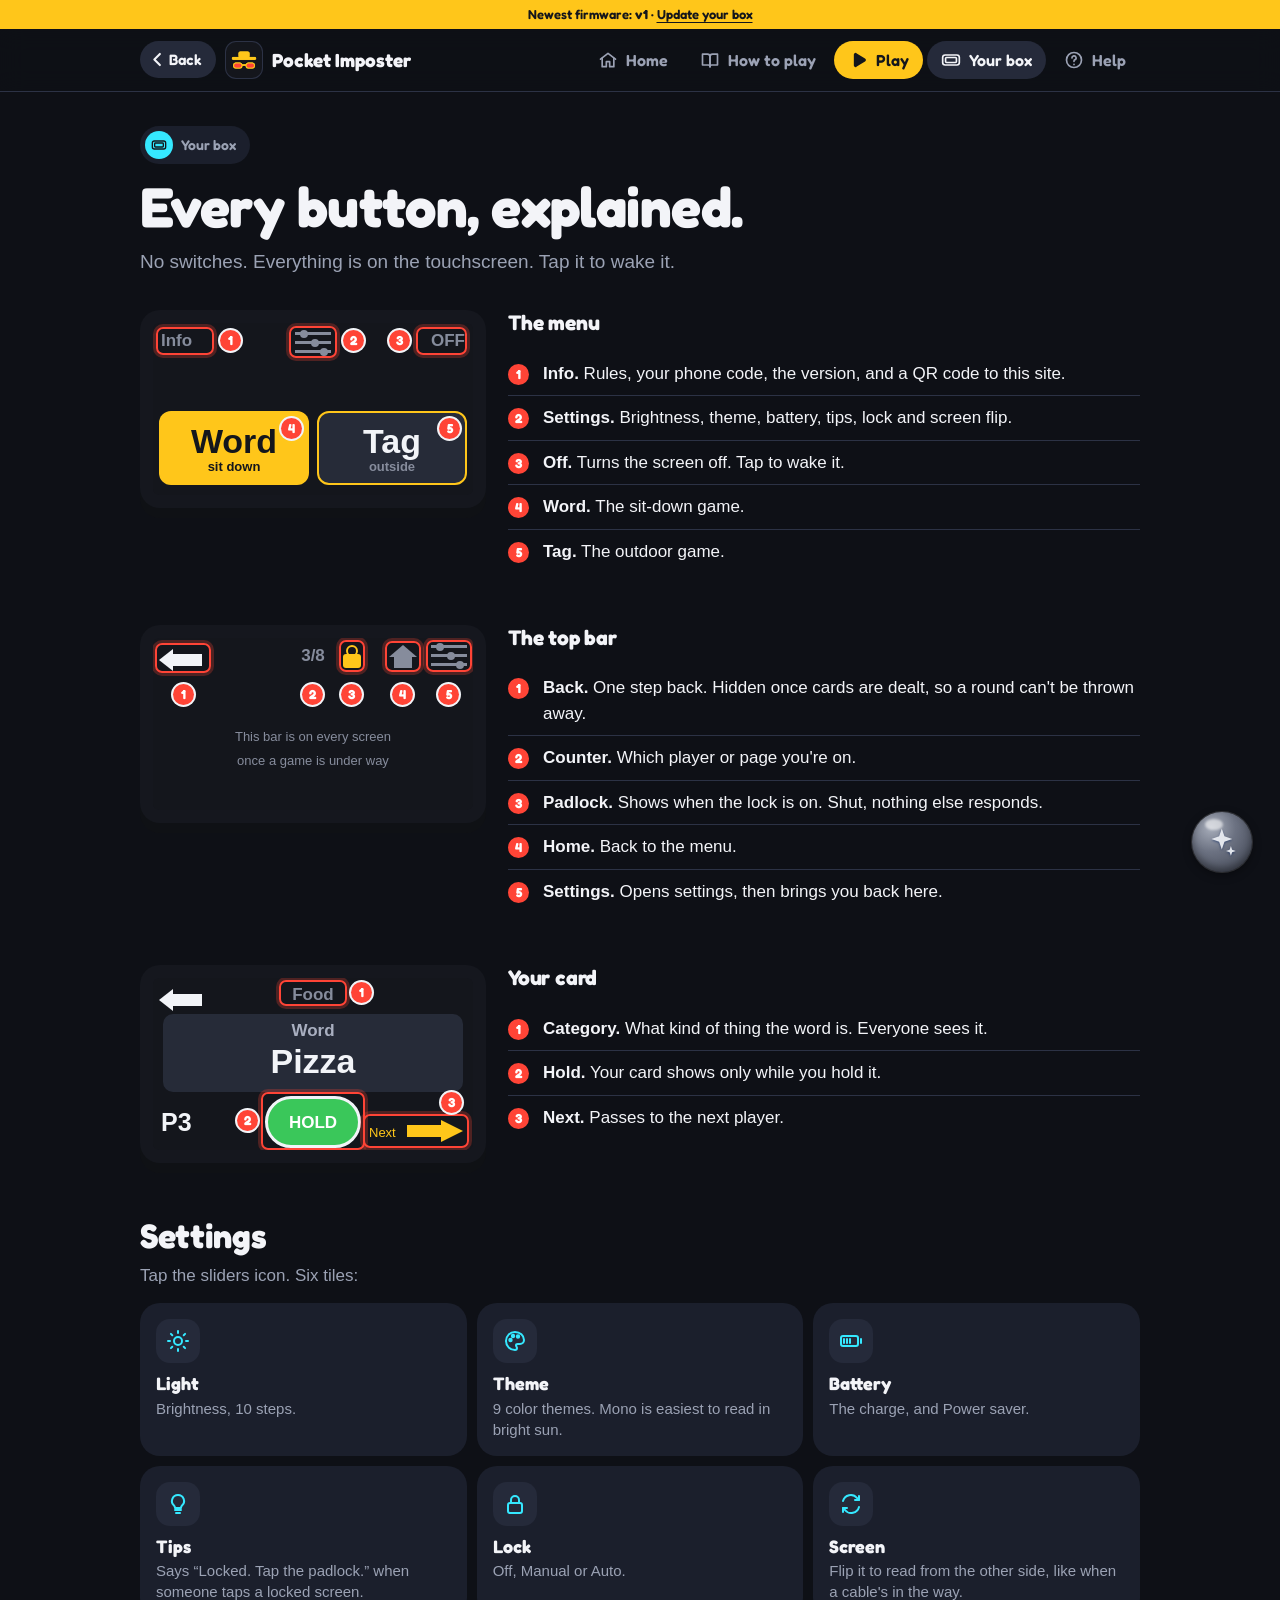
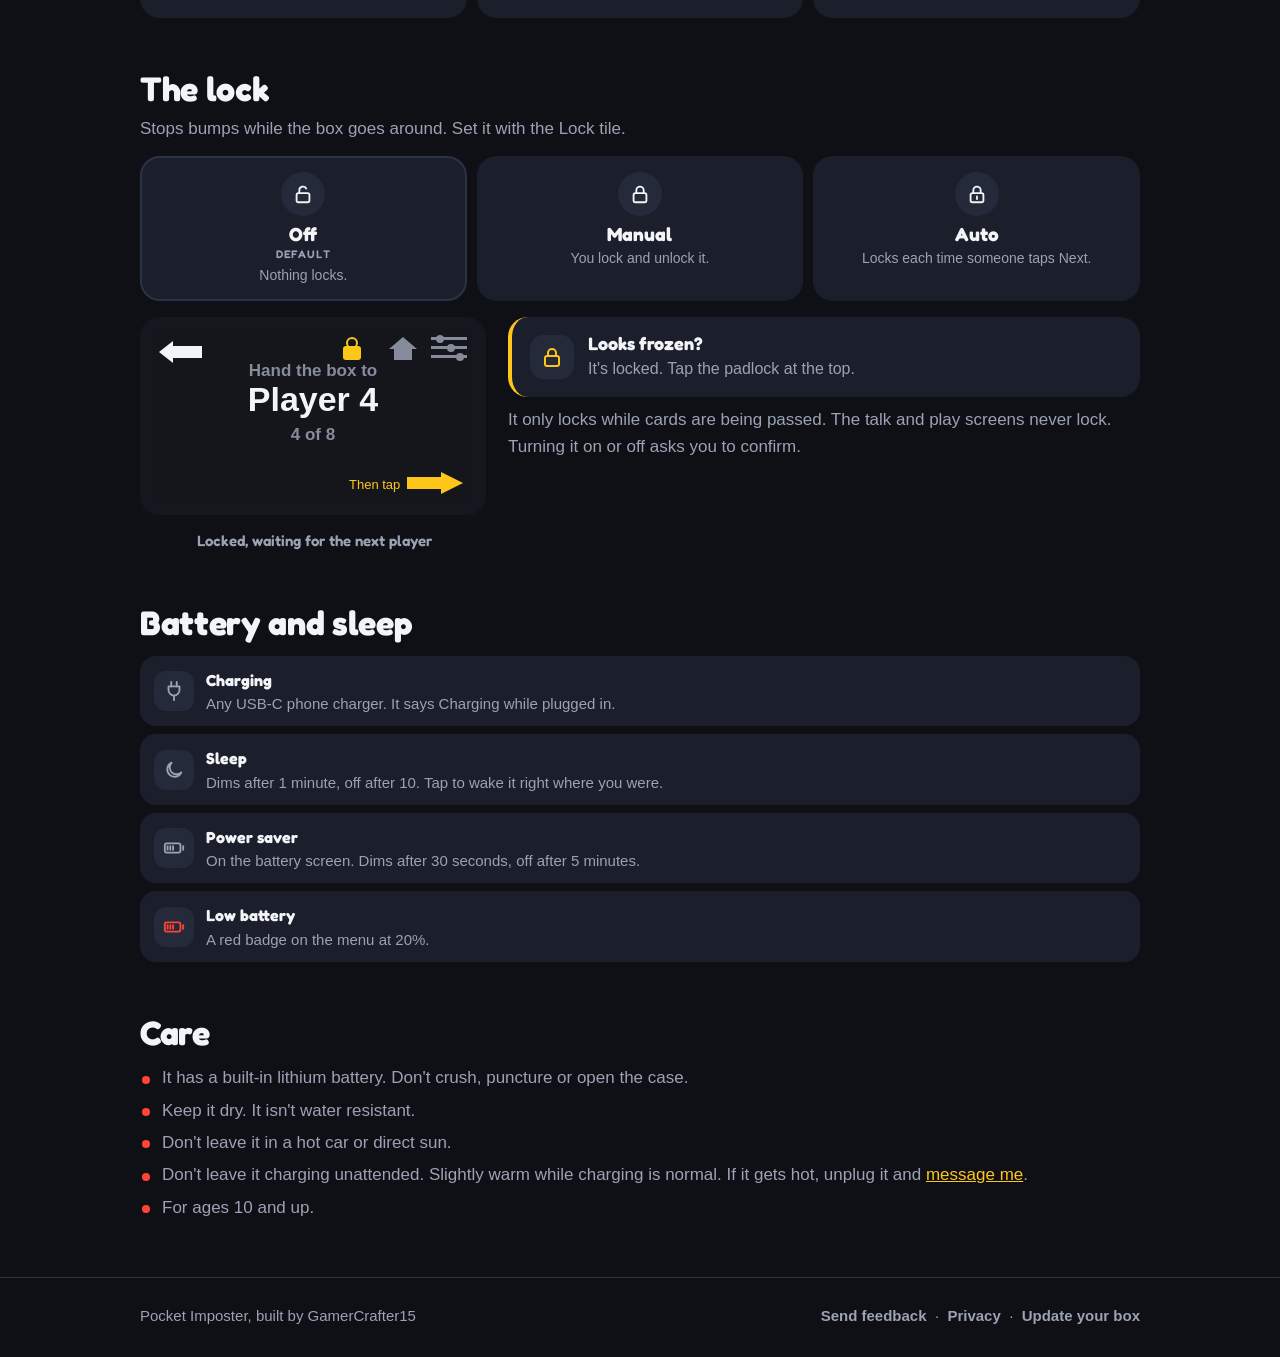
==== commit 6544f8ba: "Ask is a glowing bubble, with step-by-step setup help The AI helper is now a cyan bubble (floating o" ====
--- a/box/index.html
+++ b/box/index.html
@@ -23,7 +23,6 @@
   <a class="backbtn" href="../" data-back><svg viewBox="0 0 24 24" aria-hidden="true" fill="none" stroke="currentColor" stroke-width="2.6" stroke-linecap="round" stroke-linejoin="round"><path d="M15 5l-7 7 7 7"/></svg><span>Back</span></a>
   <a class="brand" href="../"><span class="mark"></span><span>Pocket Imposter</span></a>
   <nav class="toptabs" aria-label="Pages"><a href="../"><svg viewBox="0 0 24 24" aria-hidden="true" fill="none" stroke="currentColor" stroke-width="2" stroke-linecap="round" stroke-linejoin="round"><path d="M3 11l9-7 9 7"/><path d="M5 10v10h5v-6h4v6h5V10"/></svg>Home</a><a href="../how-to-play/"><svg viewBox="0 0 24 24" aria-hidden="true" fill="none" stroke="currentColor" stroke-width="2" stroke-linecap="round" stroke-linejoin="round"><path d="M3 5h6a3 3 0 0 1 3 3v12a2 2 0 0 0-2-2H3z"/><path d="M21 5h-6a3 3 0 0 0-3 3v12a2 2 0 0 1 2-2h7z"/></svg>How to play</a><a href="../play/" class="play"><svg viewBox="0 0 24 24" aria-hidden="true" fill="none" stroke="currentColor" stroke-width="2" stroke-linecap="round" stroke-linejoin="round"><path d="M8 5.5v13a1 1 0 0 0 1.5.9l10.4-6.5a1 1 0 0 0 0-1.8L9.5 4.6A1 1 0 0 0 8 5.5z" fill="currentColor"/></svg>Play</a><a href="../box/" aria-current="page"><svg viewBox="0 0 24 24" aria-hidden="true" fill="none" stroke="currentColor" stroke-width="2" stroke-linecap="round" stroke-linejoin="round"><rect x="2" y="6" width="20" height="12" rx="3"/><rect x="5.5" y="9" width="13" height="6" rx="1.2"/></svg>Your box</a><a href="../help/"><svg viewBox="0 0 24 24" aria-hidden="true" fill="none" stroke="currentColor" stroke-width="2" stroke-linecap="round" stroke-linejoin="round"><circle cx="12" cy="12" r="9"/><path d="M9.5 9.5a2.5 2.5 0 1 1 3.4 2.3c-.6.3-.9.8-.9 1.4v.6"/><path d="M12 17.2v.1"/></svg>Help</a></nav>
-  <button class="askbtn" data-ai aria-label="Ask for help"><svg viewBox="0 0 24 24" aria-hidden="true"><path fill="currentColor" d="M12 2.5l1.9 5.6L19.5 10l-5.6 1.9L12 17.5l-1.9-5.6L4.5 10l5.6-1.9zM18.5 15l.9 2.6 2.6.9-2.6.9-.9 2.6-.9-2.6-2.6-.9 2.6-.9z"/></svg><span>Ask</span></button>
 </div></header>
 <!-- /shell:top -->
 
@@ -198,6 +197,7 @@
 </div></footer>
 <nav class="tabbar" aria-label="Pages"><a href="../"><svg viewBox="0 0 24 24" aria-hidden="true" fill="none" stroke="currentColor" stroke-width="2" stroke-linecap="round" stroke-linejoin="round"><path d="M3 11l9-7 9 7"/><path d="M5 10v10h5v-6h4v6h5V10"/></svg>Home</a><a href="../how-to-play/"><svg viewBox="0 0 24 24" aria-hidden="true" fill="none" stroke="currentColor" stroke-width="2" stroke-linecap="round" stroke-linejoin="round"><path d="M3 5h6a3 3 0 0 1 3 3v12a2 2 0 0 0-2-2H3z"/><path d="M21 5h-6a3 3 0 0 0-3 3v12a2 2 0 0 1 2-2h7z"/></svg>Learn</a><a class="play" href="../play/"><span class="disc"><svg viewBox="0 0 24 24" aria-hidden="true" fill="none" stroke="currentColor" stroke-width="2" stroke-linecap="round" stroke-linejoin="round"><path d="M8 5.5v13a1 1 0 0 0 1.5.9l10.4-6.5a1 1 0 0 0 0-1.8L9.5 4.6A1 1 0 0 0 8 5.5z" fill="currentColor"/></svg></span>Play</a><a href="../box/" aria-current="page"><svg viewBox="0 0 24 24" aria-hidden="true" fill="none" stroke="currentColor" stroke-width="2" stroke-linecap="round" stroke-linejoin="round"><rect x="2" y="6" width="20" height="12" rx="3"/><rect x="5.5" y="9" width="13" height="6" rx="1.2"/></svg>Box</a><a href="../help/"><svg viewBox="0 0 24 24" aria-hidden="true" fill="none" stroke="currentColor" stroke-width="2" stroke-linecap="round" stroke-linejoin="round"><circle cx="12" cy="12" r="9"/><path d="M9.5 9.5a2.5 2.5 0 1 1 3.4 2.3c-.6.3-.9.8-.9 1.4v.6"/><path d="M12 17.2v.1"/></svg>Help</a></nav>
 <script src="../site.js" data-root="../"></script>
+<button class="aibubble" data-ai aria-label="Ask for help"><span class="aiorb"><svg viewBox="0 0 24 24" aria-hidden="true"><path fill="currentColor" d="M12 2.5l1.9 5.6L19.5 10l-5.6 1.9L12 17.5l-1.9-5.6L4.5 10l5.6-1.9zM18.5 15l.9 2.6 2.6.9-2.6.9-.9 2.6-.9-2.6-2.6-.9 2.6-.9z"/></svg></span></button>
 <script src="../ai.js"></script>
 <!-- /shell:bottom -->
 </body>
--- a/site.css
+++ b/site.css
@@ -70,14 +70,6 @@
 .toptabs a[aria-current="page"]{color:var(--text);background:var(--surf2)}
 .toptabs a.play{background:var(--gold);color:#14161C}
 @media(min-width:900px){.toptabs{display:flex}}
-/* Ask, the AI helper (ai.js grays it out where it can't run) */
-.askbtn{margin-left:auto;flex:none;display:inline-flex;align-items:center;gap:6px;padding:9px 14px 9px 11px;border:0;
-  border-radius:999px;background:var(--surf2);color:var(--gold);font:600 15px/1 var(--disp);cursor:pointer}
-.askbtn svg{width:18px;height:18px}
-.askbtn span{color:var(--text)}
-@media(min-width:900px){.askbtn{margin-left:4px}}
-/* Narrow phones: on pages with Back, the logo stands in for the name so Ask fits. */
-@media(max-width:520px){.backbtn ~ .brand span:last-child{display:none}}
 
 /* ---------- tab bar, phones ---------- */
 .tabbar{position:fixed;left:0;right:0;bottom:0;z-index:40;display:grid;grid-template-columns:repeat(5,1fr);
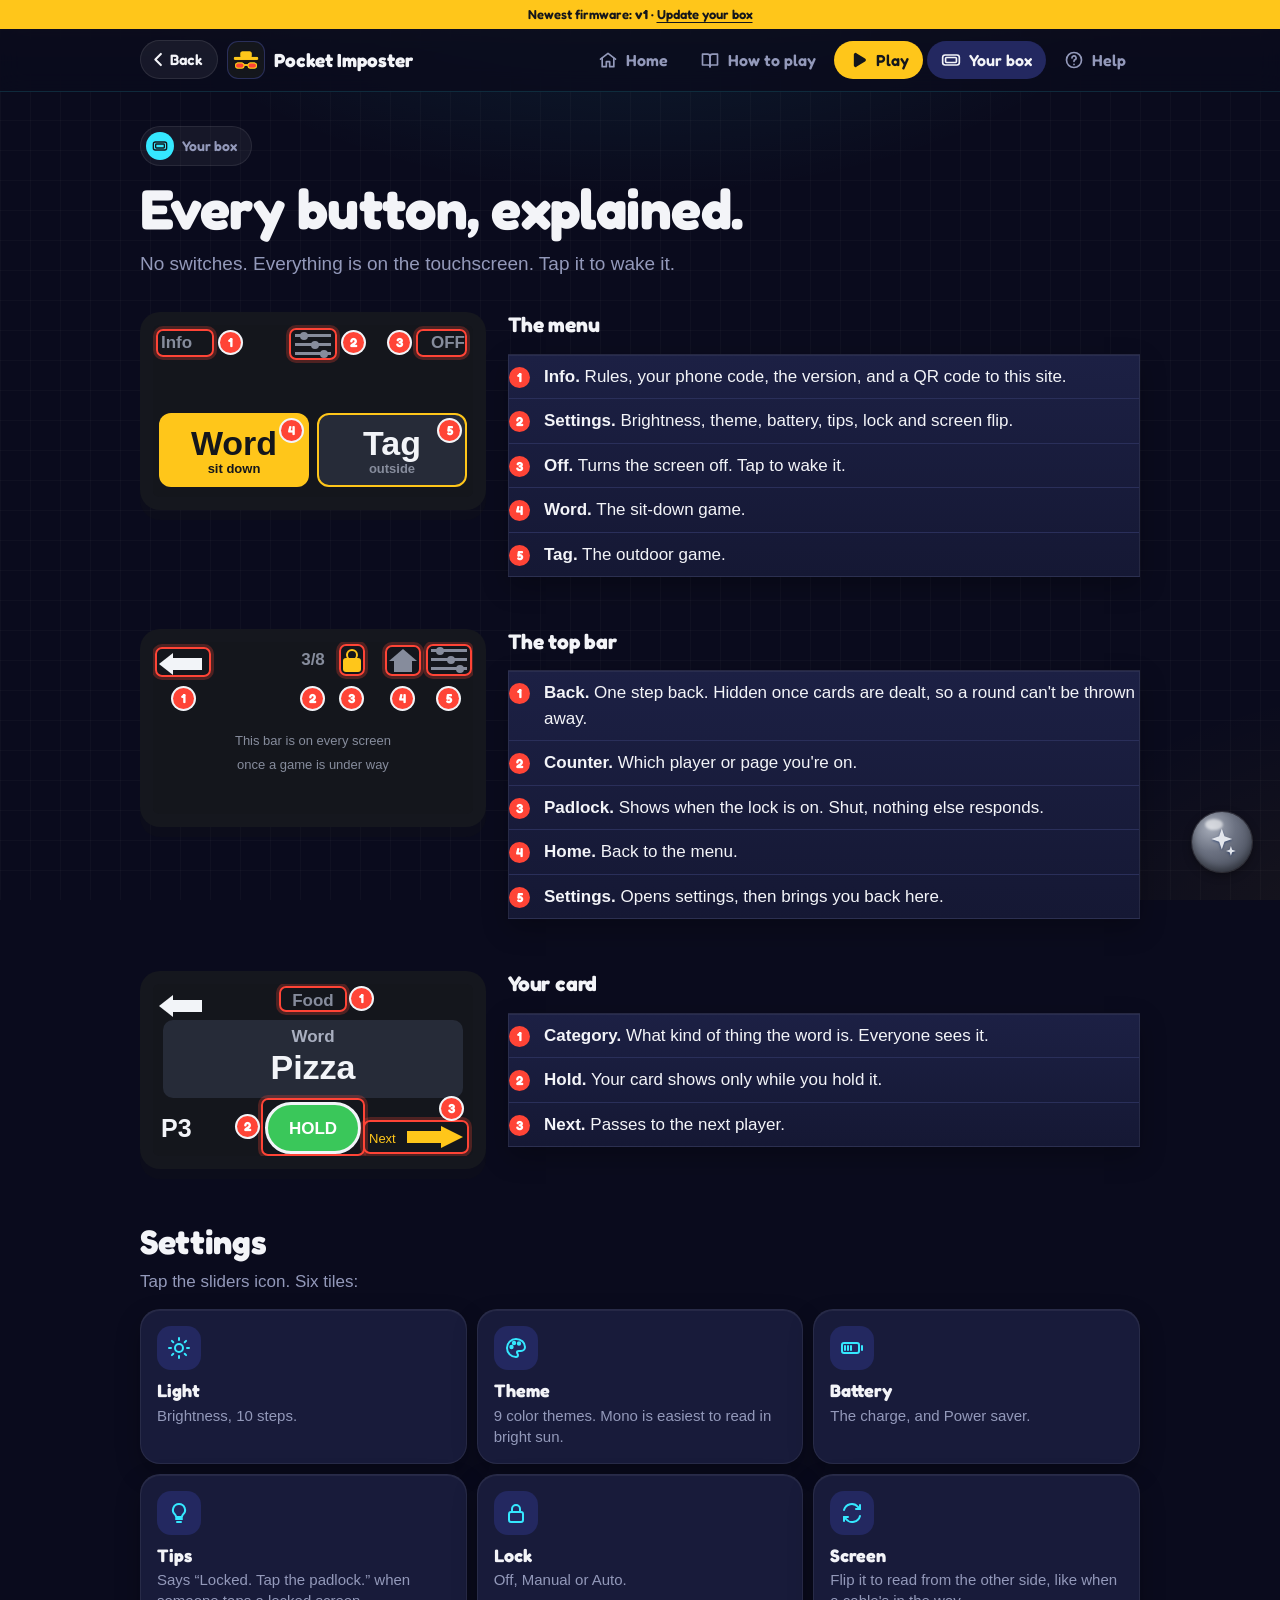
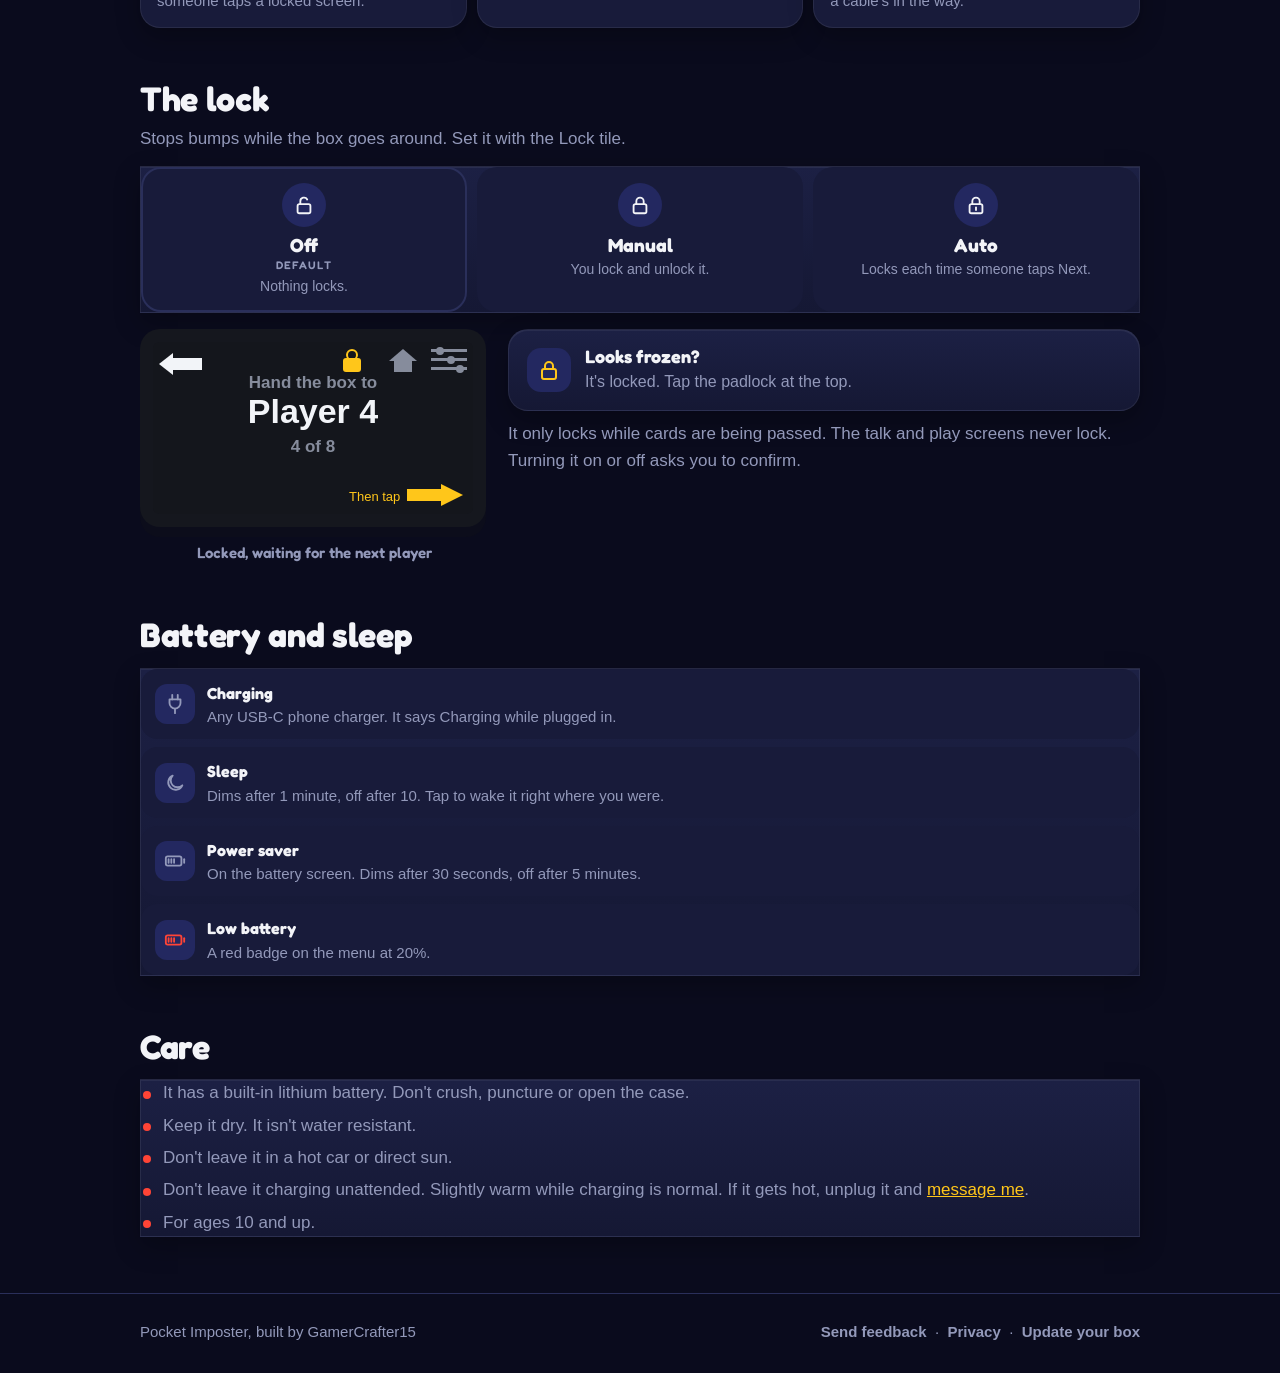
==== commit a2448061: "Tip jar for the iPhone app, and a bolder Tip the Dev button Optional tips through Apple's in-app pur" ====
--- a/box/index.html
+++ b/box/index.html
@@ -199,6 +199,7 @@
 <script src="../site.js" data-root="../"></script>
 <button class="aibubble" data-ai aria-label="Ask for help"><span class="aiorb"><svg viewBox="0 0 24 24" aria-hidden="true"><path fill="currentColor" d="M12 2.5l1.9 5.6L19.5 10l-5.6 1.9L12 17.5l-1.9-5.6L4.5 10l5.6-1.9zM18.5 15l.9 2.6 2.6.9-2.6.9-.9 2.6-.9-2.6-2.6-.9 2.6-.9z"/></svg></span></button>
 <script src="../ai.js"></script>
+<script src="../tips.js"></script>
 <!-- /shell:bottom -->
 </body>
 </html>
--- a/site.css
+++ b/site.css
@@ -372,3 +372,44 @@
 /* Fast taps were zooming the page in on iPhones (double-tap to zoom). This
    keeps taps as taps; pinching still zooms on the website. */
 html,body,a,button,input,label,summary{touch-action:manipulation}
+
+/* ===================================================================== v2 look
+   Same arcade look as the game (2026-11-16): deep indigo ground with a faint
+   grid, panels with a soft edge, gold main buttons with a bottom edge that
+   presses in, cyan for second things. No pink, nothing flashes. */
+:root{--bg:#0A0B1D;--bg2:#10122B;--surf:#181B3A;--surf2:#232860;--line:#2A2F5A;--mut:#9399BA;--edge:#07081A;--gold-d:#B47A00}
+body{background:
+  radial-gradient(900px 520px at 50% -14%,rgba(53,232,255,.13),transparent 62%),
+  radial-gradient(700px 480px at 110% 108%,rgba(255,198,26,.07),transparent 60%),
+  linear-gradient(rgba(255,255,255,.022) 1px,transparent 1px) 0 0/30px 30px,
+  linear-gradient(90deg,rgba(255,255,255,.022) 1px,transparent 1px) 0 0/30px 30px,var(--bg);background-attachment:fixed}
+.bar{background:rgba(10,11,29,.82);border-bottom-color:rgba(53,232,255,.14)}
+.backbtn{background:rgba(255,255,255,.06);border:1px solid rgba(255,255,255,.09)}
+.card,.fix,.qa,.stats div,.steps>li,.mode,.callout,.report,.facts,.flow,.legend,.safety,.locks,.tiles>*,.win>div{
+  background:linear-gradient(180deg,#1C2044,#151834);border:1px solid rgba(255,255,255,.07);
+  box-shadow:0 10px 24px rgba(0,0,0,.26),inset 0 1px 0 rgba(255,255,255,.06)}
+.stats b{color:var(--gold);text-shadow:0 0 18px rgba(255,198,26,.3)}
+.chip{background:rgba(255,255,255,.05);border:1px solid rgba(255,255,255,.08)}
+/* buttons */
+.cta{border-radius:18px;transition:transform .08s,box-shadow .08s}
+.cta.gold{color:#1A1205;background:linear-gradient(180deg,#FFE070 0%,#FFC61A 52%,#F2A900 100%);
+  box-shadow:0 6px 0 var(--gold-d),0 14px 28px rgba(255,180,0,.22),inset 0 2px 0 rgba(255,255,255,.6)}
+.cta.gold:active{transform:translateY(5px);box-shadow:0 1px 0 var(--gold-d),inset 0 2px 0 rgba(255,255,255,.45)}
+.cta.ghost{background:linear-gradient(180deg,#2A3068,#1D2150);border:1px solid rgba(53,232,255,.22);
+  box-shadow:0 6px 0 var(--edge),inset 0 1px 0 rgba(255,255,255,.1)}
+.cta.ghost:hover{background:linear-gradient(180deg,#323A7A,#232860)}
+.cta.ghost:active{transform:translateY(5px);box-shadow:0 1px 0 var(--edge)}
+/* the two games: glowing icon tiles */
+.mode{border-radius:24px;transition:transform .08s}
+.mode:active{transform:translateY(3px)}
+.mode .ic{box-shadow:inset 0 1px 0 rgba(255,255,255,.5),0 6px 16px rgba(0,0,0,.3)}
+.mode.word .ic{background:linear-gradient(160deg,#FFD84D,#FF8A1F)}
+.mode.word{border-color:rgba(255,198,26,.28)}
+.mode.tag .ic{background:linear-gradient(160deg,#8FF4FF,#1C6BFF)}
+.mode.tag{border-color:rgba(53,232,255,.28)}
+.mode .go{width:34px;height:34px;padding:6px;border-radius:50%;background:rgba(53,232,255,.12);color:var(--cyan)}
+.fix .ic{box-shadow:inset 0 1px 0 rgba(255,255,255,.4)}
+/* tab bar: glass, with Play as a raised gold button */
+.tabbar{background:rgba(12,13,34,.9);border-top-color:rgba(53,232,255,.16)}
+.tabbar a.play .disc{background:linear-gradient(180deg,#FFE070,#F2A900);box-shadow:0 0 0 5px #0C0D22,0 4px 0 5px #0C0D22,0 8px 20px rgba(255,180,0,.3)}
+@media (prefers-reduced-motion:reduce){.cta,.mode{transition:none}}
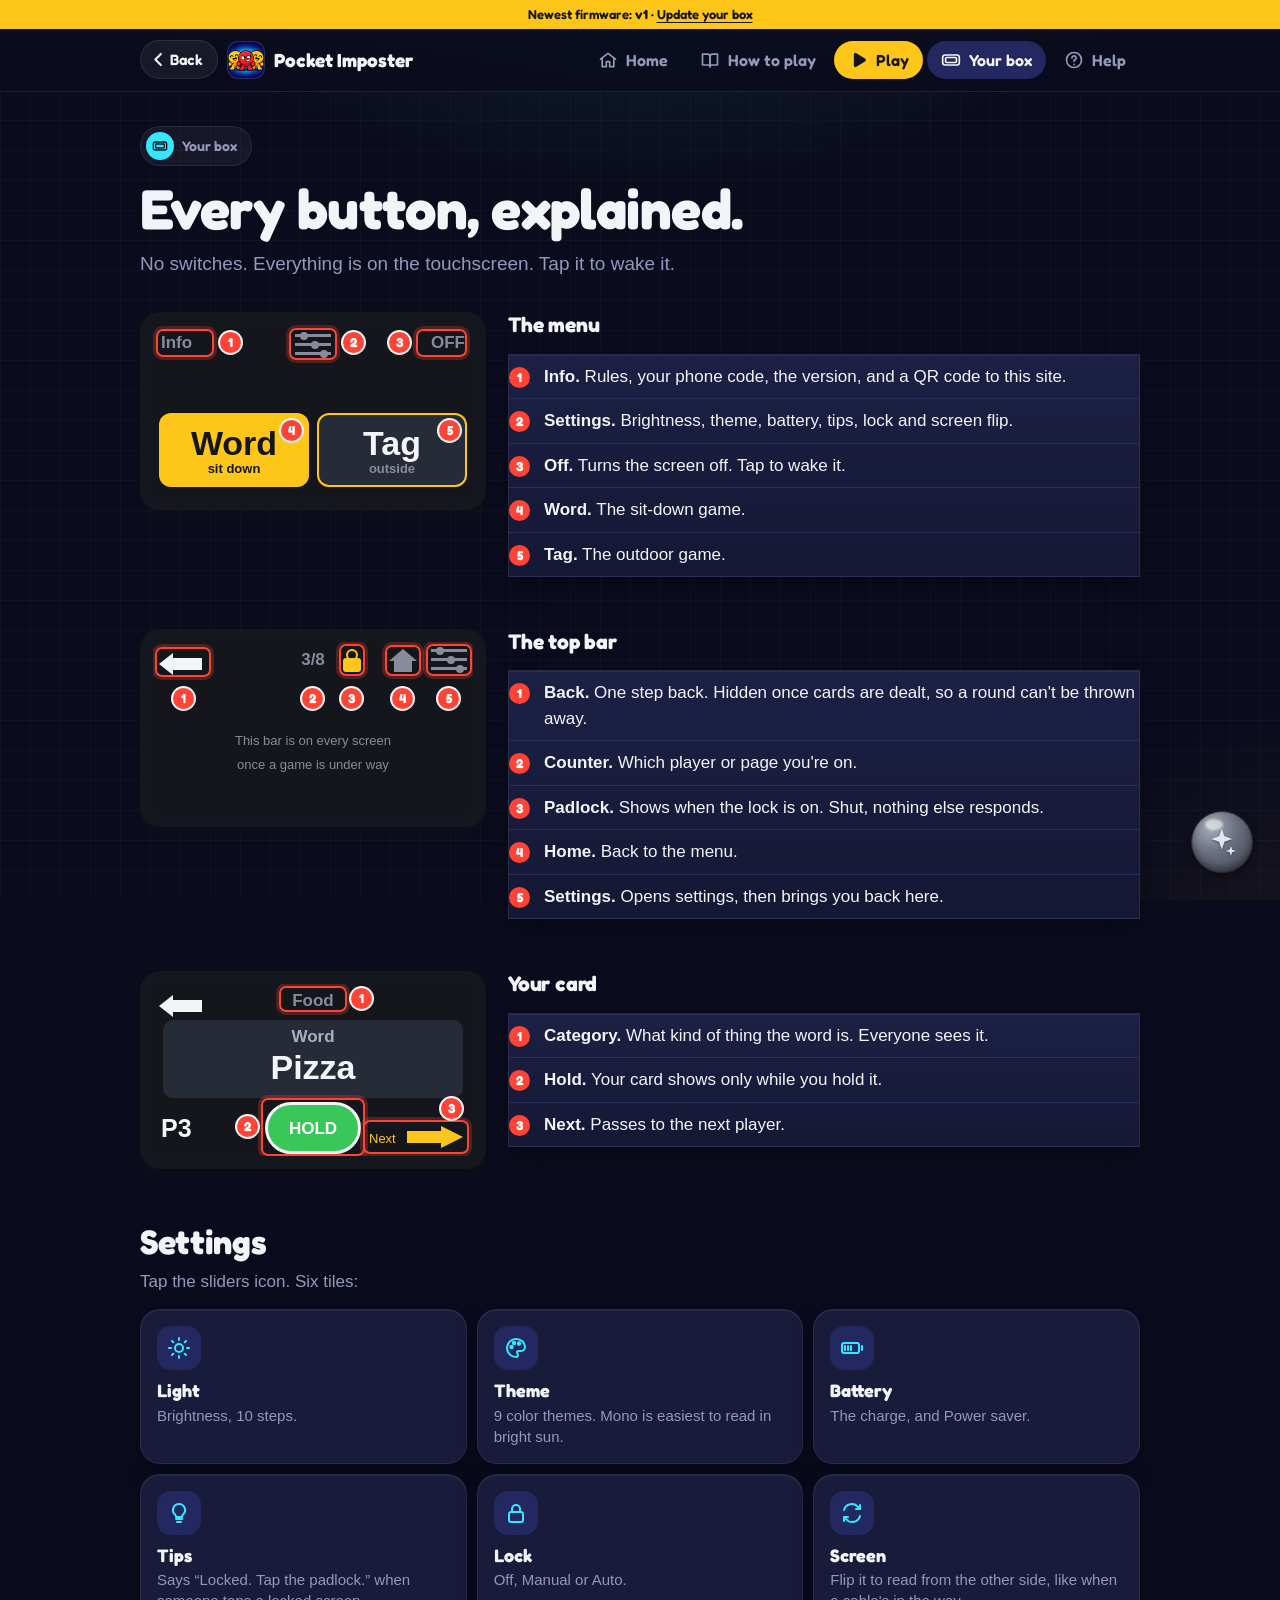
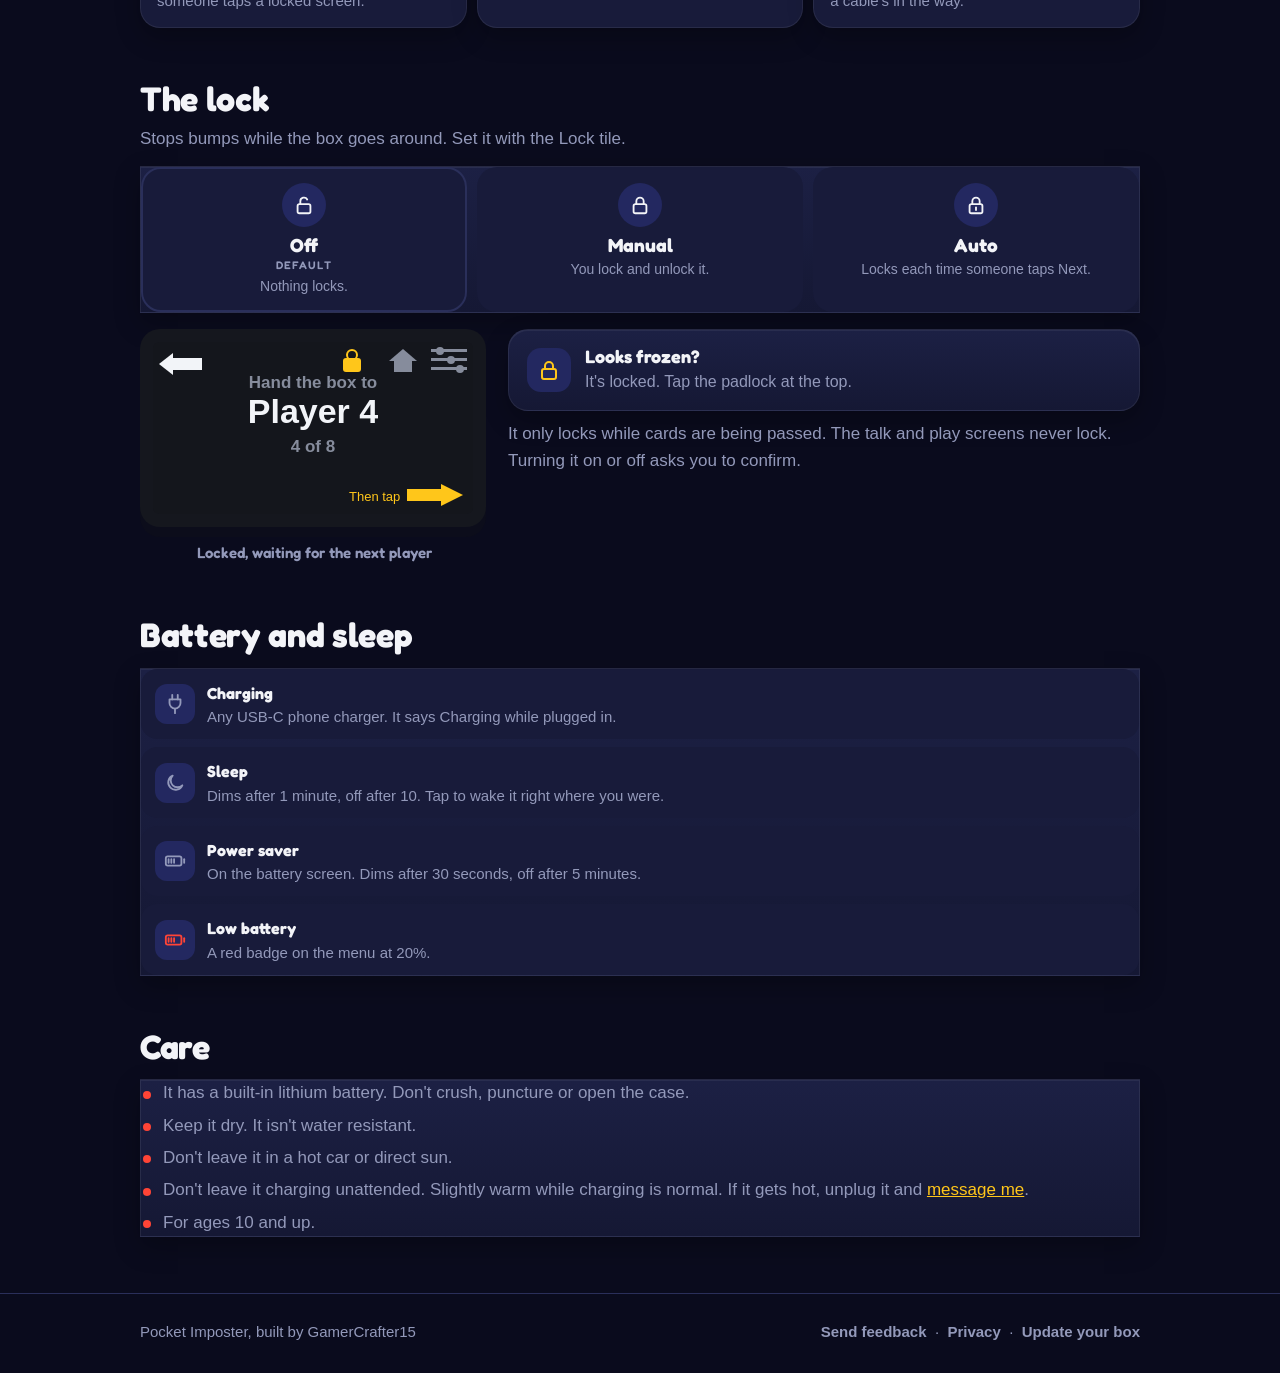
==== commit e5e994a6: "Sounds, siren flash, Share, safer names, player cards, late joining - UI sounds (tools/make_sfx.py r" ====
--- a/box/index.html
+++ b/box/index.html
@@ -200,6 +200,7 @@
 <button class="aibubble" data-ai aria-label="Ask for help"><span class="aiorb"><svg viewBox="0 0 24 24" aria-hidden="true"><path fill="currentColor" d="M12 2.5l1.9 5.6L19.5 10l-5.6 1.9L12 17.5l-1.9-5.6L4.5 10l5.6-1.9zM18.5 15l.9 2.6 2.6.9-2.6.9-.9 2.6-.9-2.6-2.6-.9 2.6-.9z"/></svg></span></button>
 <script src="../ai.js"></script>
 <script src="../tips.js"></script>
+<script src="../sfx.js"></script>
 <!-- /shell:bottom -->
 </body>
 </html>
--- a/site.css
+++ b/site.css
@@ -412,4 +412,9 @@
 /* tab bar: glass, with Play as a raised gold button */
 .tabbar{background:rgba(12,13,34,.9);border-top-color:rgba(53,232,255,.16)}
 .tabbar a.play .disc{background:linear-gradient(180deg,#FFE070,#F2A900);box-shadow:0 0 0 5px #0C0D22,0 4px 0 5px #0C0D22,0 8px 20px rgba(255,180,0,.3)}
+/* the Word / Tag switch on How to play: the one not picked still looks tappable */
+.seg{background:rgba(255,255,255,.04);border:1px solid rgba(255,255,255,.07)}
+.seg button:not([aria-selected="true"]){background:linear-gradient(180deg,#252A62,#1A1E48);border:1px solid rgba(53,232,255,.26);color:#D6FAFF}
+.seg button:not([aria-selected="true"]) svg{color:var(--cyan)}
+.seg button[aria-selected="true"]{box-shadow:0 4px 0 rgba(0,0,0,.35)}
 @media (prefers-reduced-motion:reduce){.cta,.mode{transition:none}}
